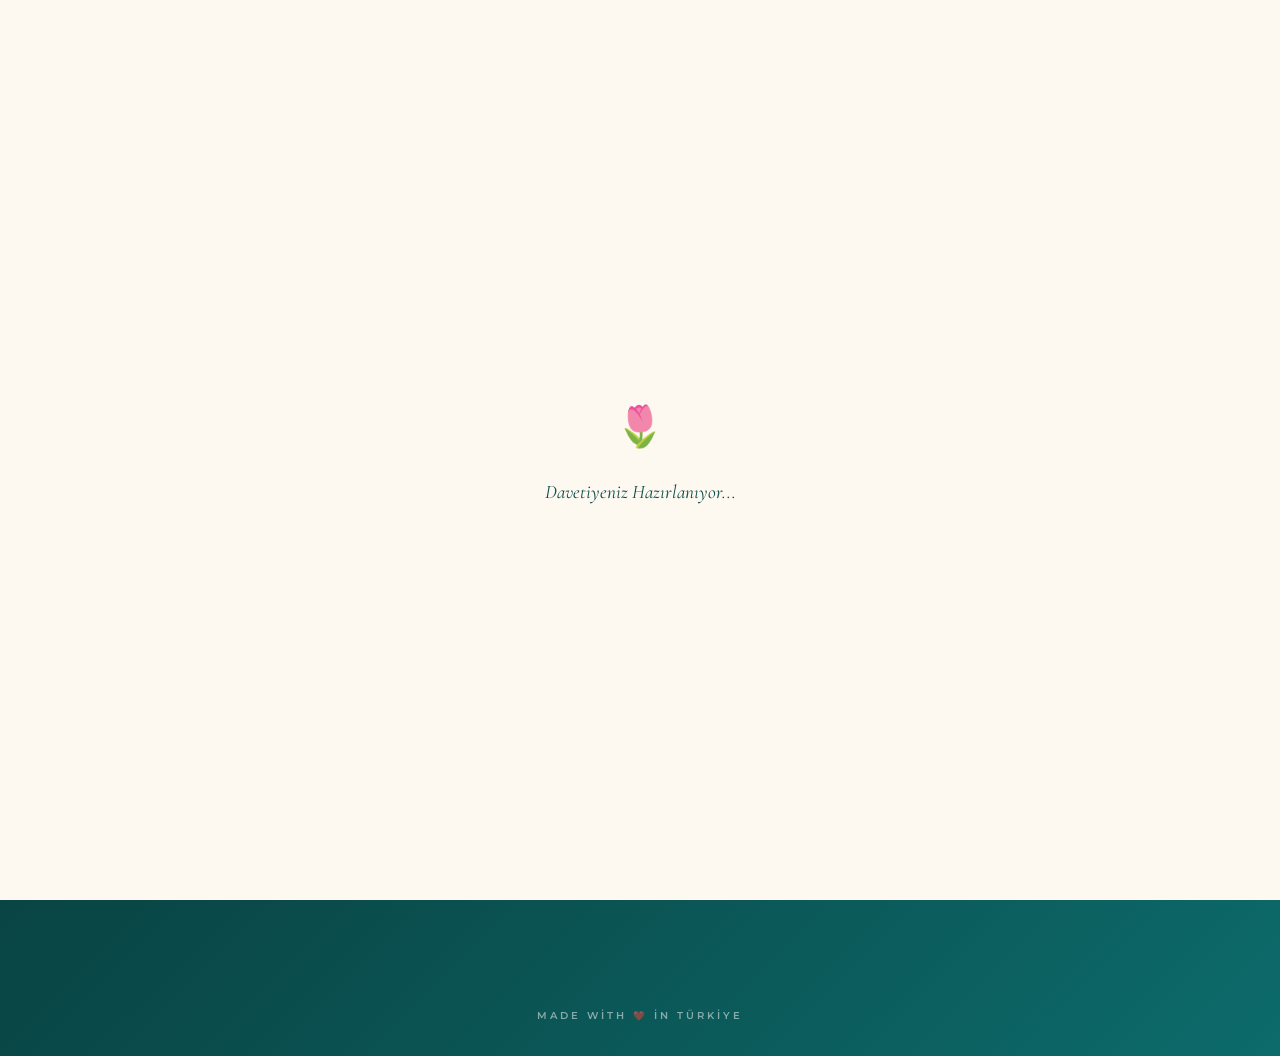
==== index.html @ 26de3de6 "🌷 Turkish Wedding Invitation - Ottoman Elegance Demo" ====
<!DOCTYPE html>
<html lang="tr" data-theme="landing">
<head>
  <meta charset="UTF-8">
  <meta name="viewport" content="width=device-width, initial-scale=1.0">
  <meta name="description" content="Emre & Elif - Düğün Davetiyesi | Türk Düğün Davetiyesi">
  <title>Emre & Elif — Düğün Davetiyesi 💍</title>
  <link rel="icon" href="data:image/svg+xml,<svg xmlns='http://www.w3.org/2000/svg' viewBox='0 0 100 100'><text y='.9em' font-size='90'>💍</text></svg>">
  <link rel="stylesheet" href="style.css">

  <style>
    /* Landing Page Specific Styles */
    .landing-bg-pattern {
      position: fixed;
      top: 0; left: 0; right: 0; bottom: 0;
      background-image:
        radial-gradient(ellipse at 30% 20%, rgba(201,168,76,0.08) 0%, transparent 50%),
        radial-gradient(ellipse at 70% 80%, rgba(201,168,76,0.06) 0%, transparent 50%),
        radial-gradient(ellipse at 50% 50%, rgba(255,255,255,0.02) 0%, transparent 70%);
      pointer-events: none;
      z-index: 0;
    }

    .landing-header-ornament {
      position: absolute;
      top: 0;
      left: 0;
      right: 0;
      height: 120px;
      background: linear-gradient(180deg, rgba(0,0,0,0.15) 0%, transparent 100%);
      pointer-events: none;
    }

    .landing-card {
      animation: scale-in 1s ease-out;
    }

    .brand-tag {
      font-family: 'Montserrat', sans-serif;
      font-size: 0.6rem;
      font-weight: 600;
      letter-spacing: 3px;
      text-transform: uppercase;
      color: rgba(255,255,255,0.5);
      margin-top: 2rem;
      position: relative;
      z-index: 2;
    }

    .watercolor-overlay {
      position: absolute;
      top: 0; left: 0; right: 0; bottom: 0;
      pointer-events: none;
      opacity: 0.06;
      background:
        radial-gradient(ellipse at 10% 90%, rgba(12,92,92,0.8) 0%, transparent 40%),
        radial-gradient(ellipse at 90% 10%, rgba(122,30,63,0.6) 0%, transparent 40%),
        radial-gradient(ellipse at 50% 50%, rgba(201,168,76,0.4) 0%, transparent 50%);
    }

    /* Istanbul skyline at bottom */
    .skyline-container {
      position: fixed;
      bottom: 0;
      left: 0;
      right: 0;
      height: 100px;
      pointer-events: none;
      z-index: 1;
      opacity: 0.08;
    }

    /* Nazar boncugu (evil eye) decorations */
    .nazar {
      position: absolute;
      font-size: 1.2rem;
      opacity: 0.15;
      animation: float 4s ease-in-out infinite;
    }
    .nazar:nth-child(1) { top: 15%; left: 8%; animation-delay: 0s; }
    .nazar:nth-child(2) { top: 25%; right: 10%; animation-delay: 1s; }
    .nazar:nth-child(3) { bottom: 20%; left: 12%; animation-delay: 2s; }
    .nazar:nth-child(4) { bottom: 30%; right: 8%; animation-delay: 0.5s; }

    /* Tulip decorations */
    .tulip-deco {
      position: absolute;
      font-size: 1.5rem;
      opacity: 0.12;
      animation: float 5s ease-in-out infinite;
    }
    .tulip-deco:nth-child(1) { top: 40%; left: 5%; animation-delay: 0.5s; }
    .tulip-deco:nth-child(2) { top: 60%; right: 5%; animation-delay: 1.5s; }
  </style>
</head>
<body>
  <!-- Loading Screen -->
  <div class="loading-screen">
    <div class="loading-icon">🌷</div>
    <div class="loading-text">Davetiyeniz Hazırlanıyor...</div>
  </div>

  <!-- Particles -->
  <canvas id="particles-canvas"></canvas>

  <!-- Background -->
  <div class="page-wrapper landing-backdrop">
    <div class="landing-bg-pattern"></div>
    <div class="landing-header-ornament"></div>
    <div class="ottoman-pattern"></div>

    <!-- Floating decorations -->
    <div class="nazar">🧿</div>
    <div class="nazar">🧿</div>
    <div class="nazar">🧿</div>
    <div class="nazar">🧿</div>
    <div class="tulip-deco">🌷</div>
    <div class="tulip-deco">🌷</div>

    <!-- Main Content -->
    <div class="landing-content">
      <!-- Heart Badge -->
      <div class="heart-badge animate-scale-in">
        <svg viewBox="0 0 24 24" xmlns="http://www.w3.org/2000/svg">
          <path d="M12 21.35l-1.45-1.32C5.4 15.36 2 12.28 2 8.5 2 5.42 4.42 3 7.5 3c1.74 0 3.41.81 4.5 2.09C13.09 3.81 14.76 3 16.5 3 19.58 3 22 5.42 22 8.5c0 3.78-3.4 6.86-8.55 11.54L12 21.35z"/>
        </svg>
      </div>

      <!-- Main Card -->
      <div class="landing-card animate-fade-in-up delay-1">
        <div class="watercolor-overlay"></div>

        <!-- Couple Names -->
        <h1 class="couple-names animate-fade-in-up delay-2">
          Emre <span class="ampersand">&</span> Elif
        </h1>

        <p class="couple-subtitle animate-fade-in-up delay-2">Evleniyoruz</p>

        <!-- Date -->
        <div class="date-display animate-fade-in-up delay-3">
          20 Kasım 2026
        </div>

        <!-- Ottoman Divider -->
        <div class="ottoman-divider animate-fade-in delay-3">
          <span class="tulip">🌷</span>
        </div>

        <!-- Welcome Text -->
        <p class="welcome-text animate-fade-in-up delay-3">
          Hayatımızın en güzel gününde sizi yanımızda görmek istiyoruz.
          <br>Sevgiyle ve heyecanla bekliyoruz.
        </p>

        <!-- Invitation Verse -->
        <div class="hero-quote animate-fade-in-up delay-4" style="padding: 1rem; margin-bottom: 1rem;">
          <p class="quote-text" style="font-size: 1rem; line-height: 1.8;">
            Kaynaşmanız için size kendi cinsinizden eşler yaratıp, aranıza sevgi ve merhamet koyması da O'nun ayetlerindendir.
          </p>
          <p class="quote-author">— Rum Suresi, 30:21</p>
        </div>

        <!-- Couple Cards -->
        <div class="couple-cards animate-fade-in-up delay-4">
          <!-- Groom Card -->
          <a href="damat.html" class="person-card">
            <span class="person-icon">🤵</span>
            <div class="person-name">Emre</div>
            <div class="person-role">Damat</div>
            <span class="btn-open">Davetiyeyi Aç</span>
          </a>

          <!-- Bride Card -->
          <a href="gelin.html" class="person-card bride-card">
            <span class="person-icon">👰</span>
            <div class="person-name">Elif</div>
            <div class="person-role">Gelin</div>
            <span class="btn-open">Davetiyeyi Aç</span>
          </a>
        </div>

        <!-- RSVP Badge -->
        <div class="rsvp-badge animate-fade-in delay-5">
          <div class="rsvp-dot"></div>
          <span>Davet Aktif</span>
        </div>
      </div>

      <!-- Brand Tag -->
      <div class="brand-tag animate-fade-in delay-5">
        Made with ❤️ in Türkiye
      </div>
    </div>

    <!-- Istanbul Skyline -->
    <div class="skyline-container">
      <svg viewBox="0 0 1200 120" xmlns="http://www.w3.org/2000/svg" preserveAspectRatio="none" style="width:100%;height:100%;fill:rgba(255,255,255,0.6);">
        <!-- Mosque 1 -->
        <path d="M0,120 L0,90 L30,90 L30,70 Q50,30 70,70 L70,90 L75,90 L75,40 L78,40 L78,90 L100,90 L100,80 Q120,50 140,80 L140,90 L180,90 L180,120Z"/>
        <!-- Mosque 2 -->
        <path d="M200,120 L200,85 L220,85 L220,60 Q240,20 260,60 L260,85 L265,85 L265,30 L268,25 L271,30 L271,85 L280,85 L280,60 Q300,25 320,60 L320,85 L340,85 L340,120Z"/>
        <!-- Bridge/Buildings -->
        <path d="M360,120 L360,95 L380,95 L380,80 L395,80 L395,70 L410,70 L410,80 L425,80 L425,65 L440,65 L440,80 L460,80 L460,95 L480,95 L480,120Z"/>
        <!-- Maiden's Tower -->
        <path d="M520,120 L520,95 L540,95 L540,75 Q550,55 560,75 L560,95 L565,95 L565,50 L568,45 L571,50 L571,95 L580,95 L580,120Z"/>
        <!-- Modern Istanbul -->
        <path d="M620,120 L620,90 L635,90 L635,55 L650,55 L650,90 L660,90 L660,70 L670,70 L670,45 L680,45 L680,70 L690,70 L690,90 L720,90 L720,120Z"/>
        <!-- Galata Tower -->
        <path d="M760,120 L760,95 L775,95 L775,50 Q780,35 785,50 L785,95 L790,95 L790,45 L793,30 L796,45 L796,95 L800,95 L800,120Z"/>
        <!-- More buildings -->
        <path d="M840,120 L840,85 L860,85 L860,70 Q880,40 900,70 L900,85 L910,85 L910,95 L940,95 L940,75 L960,75 L960,95 L980,95 L980,120Z"/>
        <!-- Mosque 3 -->
        <path d="M1000,120 L1000,90 L1020,90 L1020,65 Q1050,20 1080,65 L1080,90 L1085,90 L1085,35 L1088,25 L1091,35 L1091,90 L1100,90 L1100,65 Q1120,30 1140,65 L1140,90 L1160,90 L1160,120Z"/>
        <!-- Fill to edge -->
        <path d="M1160,120 L1160,95 L1200,95 L1200,120Z"/>
      </svg>
    </div>
  </div>

  <script src="main.js"></script>
</body>
</html>
---- style.css ----
/*
  ╔══════════════════════════════════════════════════╗
  ║  Turkish Wedding Invitation - Ottoman Elegance   ║
  ║  Shared Stylesheet                               ║
  ╚══════════════════════════════════════════════════╝
*/

/* ===== Google Fonts ===== */
@import url('https://fonts.googleapis.com/css2?family=Playfair+Display:ital,wght@0,400;0,600;0,700;0,800;1,400;1,600&family=Cormorant+Garamond:ital,wght@0,400;0,500;0,600;0,700;1,400;1,500&family=Montserrat:wght@300;400;500;600;700&display=swap');

/* ===== CSS Custom Properties ===== */
:root {
  /* Gold Palette */
  --gold: #c9a84c;
  --gold-light: #e8d5a3;
  --gold-dark: #a68832;
  --gold-shimmer: linear-gradient(135deg, #c9a84c 0%, #e8d5a3 25%, #c9a84c 50%, #f0e2b6 75%, #c9a84c 100%);

  /* Cream / Background */
  --cream: #fdf8f0;
  --cream-dark: #f0e6d4;
  --cream-mid: #f5edd8;

  /* Text */
  --text-dark: #2a2a2a;
  --text-muted: #7a7a7a;
  --text-light: #ffffff;
  --text-gold: #c9a84c;

  /* Layout */
  --card-max-width: 500px;
  --border-radius: 24px;
  --border-radius-sm: 14px;

  /* Shadows */
  --shadow-soft: 0 4px 30px rgba(0,0,0,0.08);
  --shadow-card: 0 8px 40px rgba(0,0,0,0.12);
  --shadow-glow: 0 0 40px rgba(201,168,76,0.2);

  /* Transitions */
  --transition: all 0.4s cubic-bezier(0.25, 0.46, 0.45, 0.94);
  --transition-slow: all 0.8s cubic-bezier(0.25, 0.46, 0.45, 0.94);
}

/* Theme: Groom (Ottoman Teal) */
[data-theme="groom"] {
  --primary: #0c5c5c;
  --primary-dark: #074040;
  --primary-light: #1a8a8a;
  --primary-rgb: 12, 92, 92;
  --primary-gradient: linear-gradient(135deg, #074040 0%, #0c5c5c 50%, #1a7a7a 100%);
}

/* Theme: Bride (Ottoman Rose) */
[data-theme="bride"] {
  --primary: #7a1e3f;
  --primary-dark: #551530;
  --primary-light: #a02a55;
  --primary-rgb: 122, 30, 63;
  --primary-gradient: linear-gradient(135deg, #551530 0%, #7a1e3f 50%, #9a2850 100%);
}

/* Theme: Landing */
[data-theme="landing"] {
  --primary: #0a4a4a;
  --primary-dark: #063333;
  --primary-light: #0d6b6b;
  --primary-rgb: 10, 74, 74;
  --primary-gradient: linear-gradient(135deg, #063333 0%, #0a4a4a 50%, #0d6b6b 100%);
}

/* ===== Reset & Base ===== */
*, *::before, *::after {
  margin: 0;
  padding: 0;
  box-sizing: border-box;
}

html {
  scroll-behavior: smooth;
  font-size: 16px;
}

body {
  font-family: 'Montserrat', sans-serif;
  color: var(--text-dark);
  background-color: var(--cream);
  line-height: 1.7;
  overflow-x: hidden;
  -webkit-font-smoothing: antialiased;
  -moz-osx-font-smoothing: grayscale;
}

img {
  max-width: 100%;
  height: auto;
  display: block;
}

a {
  text-decoration: none;
  color: inherit;
}

/* ===== Typography ===== */
.font-display {
  font-family: 'Playfair Display', serif;
}

.font-elegant {
  font-family: 'Cormorant Garamond', serif;
}

.font-body {
  font-family: 'Montserrat', sans-serif;
}

.text-gold {
  color: var(--gold);
}

.text-shimmer {
  background: var(--gold-shimmer);
  background-size: 200% auto;
  -webkit-background-clip: text;
  -webkit-text-fill-color: transparent;
  background-clip: text;
  animation: shimmer 3s ease-in-out infinite;
}

@keyframes shimmer {
  0%, 100% { background-position: 0% center; }
  50% { background-position: 200% center; }
}

/* ===== Main Layout ===== */
.page-wrapper {
  min-height: 100vh;
  display: flex;
  flex-direction: column;
  align-items: center;
  position: relative;
}

/* Landing page backdrop */
.landing-backdrop {
  background: var(--primary-gradient);
  min-height: 100vh;
  position: relative;
  overflow: hidden;
}

/* Invitation page backdrop */
.invitation-backdrop {
  background-color: var(--cream);
  background-image:
    radial-gradient(ellipse at 20% 50%, rgba(var(--primary-rgb), 0.03) 0%, transparent 50%),
    radial-gradient(ellipse at 80% 20%, rgba(201,168,76,0.05) 0%, transparent 50%),
    radial-gradient(ellipse at 50% 80%, rgba(var(--primary-rgb), 0.03) 0%, transparent 50%);
  min-height: 100vh;
  position: relative;
}

/* Card Container */
.card-container {
  max-width: var(--card-max-width);
  width: 100%;
  margin: 0 auto;
  padding: 1rem;
  position: relative;
  z-index: 2;
}

/* ===== Ottoman Pattern Overlay ===== */
.ottoman-pattern {
  position: fixed;
  top: 0;
  left: 0;
  width: 100%;
  height: 100%;
  pointer-events: none;
  z-index: 0;
  opacity: 0.04;
  background-image: url("data:image/svg+xml,%3Csvg width='60' height='60' viewBox='0 0 60 60' xmlns='http://www.w3.org/2000/svg'%3E%3Cpath d='M30 5 C35 15, 35 25, 30 35 C25 25, 25 15, 30 5Z' fill='%23c9a84c'/%3E%3Cpath d='M30 25 C40 30, 45 35, 40 45 C35 40, 30 35, 30 25Z' fill='%23c9a84c'/%3E%3Cpath d='M30 25 C20 30, 15 35, 20 45 C25 40, 30 35, 30 25Z' fill='%23c9a84c'/%3E%3C/svg%3E");
  background-size: 80px 80px;
}

/* ===== Particles Canvas ===== */
#particles-canvas {
  position: fixed;
  top: 0;
  left: 0;
  width: 100%;
  height: 100%;
  pointer-events: none;
  z-index: 1;
}

/* ===== Landing Page ===== */
.landing-content {
  display: flex;
  flex-direction: column;
  align-items: center;
  justify-content: center;
  min-height: 100vh;
  padding: 2rem 1rem;
  position: relative;
  z-index: 2;
}

.landing-card {
  background: rgba(255, 255, 255, 0.97);
  border-radius: var(--border-radius);
  box-shadow: var(--shadow-card), var(--shadow-glow);
  padding: 3rem 2rem 2.5rem;
  max-width: 520px;
  width: 100%;
  text-align: center;
  position: relative;
  overflow: hidden;
  backdrop-filter: blur(10px);
}

.landing-card::before {
  content: '';
  position: absolute;
  top: 0;
  left: 0;
  right: 0;
  height: 4px;
  background: var(--gold-shimmer);
  background-size: 200% auto;
  animation: shimmer 3s ease-in-out infinite;
}

/* Heart Badge */
.heart-badge {
  width: 80px;
  height: 80px;
  border-radius: 50%;
  background: var(--primary-gradient);
  display: flex;
  align-items: center;
  justify-content: center;
  margin: -60px auto 1.5rem;
  box-shadow: 0 4px 20px rgba(var(--primary-rgb), 0.3);
  position: relative;
  z-index: 3;
  animation: pulse-glow 2s ease-in-out infinite;
}

.heart-badge svg {
  width: 36px;
  height: 36px;
  fill: var(--gold-light);
  filter: drop-shadow(0 0 4px rgba(201,168,76,0.5));
}

@keyframes pulse-glow {
  0%, 100% { box-shadow: 0 4px 20px rgba(var(--primary-rgb), 0.3); }
  50% { box-shadow: 0 4px 35px rgba(var(--primary-rgb), 0.5), 0 0 20px rgba(201,168,76,0.2); }
}

/* Couple Names */
.couple-names {
  font-family: 'Playfair Display', serif;
  font-size: 2.2rem;
  font-weight: 700;
  color: var(--primary);
  margin-bottom: 0.25rem;
  letter-spacing: 1px;
}

.couple-names .ampersand {
  font-family: 'Cormorant Garamond', serif;
  font-style: italic;
  color: var(--gold);
  font-size: 2.5rem;
  margin: 0 0.3rem;
  font-weight: 400;
}

.couple-subtitle {
  font-family: 'Cormorant Garamond', serif;
  font-size: 1.1rem;
  color: var(--text-muted);
  font-style: italic;
  margin-bottom: 0.5rem;
  letter-spacing: 2px;
}

/* Date Display */
.date-display {
  font-family: 'Montserrat', sans-serif;
  font-size: 0.85rem;
  font-weight: 500;
  color: var(--primary);
  letter-spacing: 3px;
  text-transform: uppercase;
  margin-bottom: 1rem;
  padding: 0.5rem 0;
  position: relative;
}

.date-display::before,
.date-display::after {
  content: '✦';
  color: var(--gold);
  margin: 0 0.75rem;
  font-size: 0.6rem;
  vertical-align: middle;
}

/* Divider */
.divider {
  display: flex;
  align-items: center;
  justify-content: center;
  margin: 1.5rem 0;
  gap: 0.75rem;
}

.divider::before,
.divider::after {
  content: '';
  flex: 1;
  height: 1px;
  background: linear-gradient(to var(--dir, right), transparent, var(--gold-light), transparent);
}

.divider-icon {
  color: var(--gold);
  font-size: 1.2rem;
}

/* Ottoman Divider */
.ottoman-divider {
  display: flex;
  align-items: center;
  justify-content: center;
  margin: 2rem auto;
  max-width: 280px;
  gap: 8px;
}

.ottoman-divider::before,
.ottoman-divider::after {
  content: '';
  flex: 1;
  height: 1px;
  background: linear-gradient(to var(--dir, right), transparent, var(--gold), transparent);
}

.ottoman-divider .tulip {
  color: var(--gold);
  font-size: 1.5rem;
  line-height: 1;
}

/* Welcome Text */
.welcome-text {
  font-family: 'Cormorant Garamond', serif;
  font-size: 1.15rem;
  color: var(--text-muted);
  line-height: 1.8;
  margin-bottom: 2rem;
}

/* ===== Couple Cards (Landing) ===== */
.couple-cards {
  display: grid;
  grid-template-columns: 1fr 1fr;
  gap: 1rem;
  margin-top: 1rem;
}

.person-card {
  background: var(--primary-gradient);
  border-radius: var(--border-radius-sm);
  padding: 1.8rem 1rem 1.2rem;
  text-align: center;
  cursor: pointer;
  transition: var(--transition);
  position: relative;
  overflow: hidden;
}

.person-card::before {
  content: '';
  position: absolute;
  top: 0;
  left: 0;
  right: 0;
  bottom: 0;
  background: linear-gradient(180deg, rgba(255,255,255,0.05) 0%, transparent 50%);
  pointer-events: none;
}

.person-card:hover {
  transform: translateY(-4px);
  box-shadow: 0 8px 30px rgba(var(--primary-rgb), 0.3);
}

.person-card .person-icon {
  font-size: 3.5rem;
  margin-bottom: 0.75rem;
  display: block;
  filter: drop-shadow(0 2px 8px rgba(0,0,0,0.2));
}

.person-card .person-name {
  font-family: 'Playfair Display', serif;
  font-size: 1.2rem;
  font-weight: 600;
  color: var(--text-light);
  margin-bottom: 0.25rem;
}

.person-card .person-role {
  font-family: 'Cormorant Garamond', serif;
  font-size: 0.85rem;
  color: var(--gold-light);
  font-style: italic;
  letter-spacing: 1px;
  margin-bottom: 1rem;
}

.person-card .btn-open {
  display: inline-block;
  background: rgba(255,255,255,0.15);
  border: 1px solid rgba(255,255,255,0.3);
  color: var(--text-light);
  font-family: 'Montserrat', sans-serif;
  font-size: 0.75rem;
  font-weight: 600;
  letter-spacing: 2px;
  text-transform: uppercase;
  padding: 0.5rem 1.2rem;
  border-radius: 50px;
  cursor: pointer;
  transition: var(--transition);
}

.person-card .btn-open:hover {
  background: rgba(255,255,255,0.25);
  border-color: rgba(255,255,255,0.5);
}

/* Bride card specific override */
.person-card.bride-card {
  background: linear-gradient(135deg, #551530 0%, #7a1e3f 50%, #9a2850 100%);
}

/* ===== Invitation Page Sections ===== */
.section {
  margin-bottom: 2rem;
  opacity: 0;
  transform: translateY(30px);
  transition: var(--transition-slow);
}

.section.revealed {
  opacity: 1;
  transform: translateY(0);
}

/* Hero Quote */
.hero-quote {
  text-align: center;
  padding: 2.5rem 1.5rem;
  position: relative;
}

.hero-quote .quote-text {
  font-family: 'Cormorant Garamond', serif;
  font-size: 1.3rem;
  font-style: italic;
  color: var(--primary);
  line-height: 2;
  position: relative;
}

.hero-quote .quote-text::before {
  content: '"';
  font-family: 'Playfair Display', serif;
  font-size: 4rem;
  color: var(--gold-light);
  position: absolute;
  top: -1.5rem;
  left: 50%;
  transform: translateX(-50%);
  line-height: 1;
  opacity: 0.5;
}

.hero-quote .quote-author {
  font-family: 'Montserrat', sans-serif;
  font-size: 0.8rem;
  color: var(--gold);
  letter-spacing: 2px;
  text-transform: uppercase;
  margin-top: 1rem;
}

/* Envelope Section */
.envelope-section {
  text-align: center;
  padding: 1.5rem;
}

.envelope-graphic {
  width: 280px;
  height: 200px;
  margin: 0 auto 1.5rem;
  position: relative;
  perspective: 800px;
}

.envelope-body {
  width: 100%;
  height: 100%;
  background: var(--primary-gradient);
  border-radius: 12px;
  position: relative;
  box-shadow: 0 10px 40px rgba(var(--primary-rgb), 0.3);
  display: flex;
  align-items: center;
  justify-content: center;
  overflow: hidden;
}

.envelope-body::before {
  content: '';
  position: absolute;
  top: 0;
  left: 0;
  right: 0;
  height: 50%;
  background: linear-gradient(180deg, rgba(255,255,255,0.08) 0%, transparent 100%);
  clip-path: polygon(0 0, 50% 60%, 100% 0);
}

.envelope-seal {
  width: 60px;
  height: 60px;
  border-radius: 50%;
  background: radial-gradient(circle at 35% 35%, #e8d5a3, #c9a84c, #a68832);
  display: flex;
  align-items: center;
  justify-content: center;
  box-shadow: 0 2px 15px rgba(166,136,50,0.4), inset 0 1px 3px rgba(255,255,255,0.3);
  font-size: 1.5rem;
  z-index: 2;
  animation: seal-glow 3s ease-in-out infinite;
}

@keyframes seal-glow {
  0%, 100% { box-shadow: 0 2px 15px rgba(166,136,50,0.4), inset 0 1px 3px rgba(255,255,255,0.3); }
  50% { box-shadow: 0 2px 25px rgba(166,136,50,0.6), inset 0 1px 3px rgba(255,255,255,0.3), 0 0 15px rgba(201,168,76,0.3); }
}

.envelope-names {
  position: absolute;
  bottom: 15%;
  left: 50%;
  transform: translateX(-50%);
  font-family: 'Cormorant Garamond', serif;
  font-size: 1.1rem;
  color: var(--gold-light);
  white-space: nowrap;
  letter-spacing: 2px;
}

/* ===== Main Invitation Card ===== */
.invitation-card {
  background: var(--primary-gradient);
  border-radius: var(--border-radius);
  padding: 2.5rem 1.5rem;
  text-align: center;
  position: relative;
  overflow: hidden;
  box-shadow: var(--shadow-card);
}

.invitation-card::before {
  content: '';
  position: absolute;
  top: 0;
  left: 0;
  right: 0;
  bottom: 0;
  background-image: url("data:image/svg+xml,%3Csvg width='40' height='40' viewBox='0 0 40 40' xmlns='http://www.w3.org/2000/svg'%3E%3Cpath d='M20 2 C23 8, 23 15, 20 22 C17 15, 17 8, 20 2Z' fill='%23ffffff' opacity='0.03'/%3E%3C/svg%3E");
  background-size: 50px 50px;
  pointer-events: none;
}

.invitation-card .card-inner {
  position: relative;
  z-index: 1;
}

/* Gold corner ornaments */
.invitation-card .corner-ornament {
  position: absolute;
  width: 60px;
  height: 60px;
  opacity: 0.2;
}

.invitation-card .corner-ornament.top-left {
  top: 10px;
  left: 10px;
  border-top: 2px solid var(--gold);
  border-left: 2px solid var(--gold);
  border-top-left-radius: 12px;
}

.invitation-card .corner-ornament.top-right {
  top: 10px;
  right: 10px;
  border-top: 2px solid var(--gold);
  border-right: 2px solid var(--gold);
  border-top-right-radius: 12px;
}

.invitation-card .corner-ornament.bottom-left {
  bottom: 10px;
  left: 10px;
  border-bottom: 2px solid var(--gold);
  border-left: 2px solid var(--gold);
  border-bottom-left-radius: 12px;
}

.invitation-card .corner-ornament.bottom-right {
  bottom: 10px;
  right: 10px;
  border-bottom: 2px solid var(--gold);
  border-right: 2px solid var(--gold);
  border-bottom-right-radius: 12px;
}

.invitation-label {
  font-family: 'Montserrat', sans-serif;
  font-size: 0.7rem;
  font-weight: 600;
  letter-spacing: 4px;
  text-transform: uppercase;
  color: var(--gold-light);
  margin-bottom: 1rem;
}

.invitation-couple-names {
  font-family: 'Playfair Display', serif;
  font-size: 2rem;
  font-weight: 700;
  color: var(--text-light);
  line-height: 1.3;
  margin-bottom: 0.25rem;
}

.invitation-couple-names .amp {
  font-family: 'Cormorant Garamond', serif;
  font-style: italic;
  color: var(--gold);
  font-size: 2.4rem;
  display: block;
  margin: 0.25rem 0;
  font-weight: 400;
}

.invitation-statement {
  font-family: 'Cormorant Garamond', serif;
  font-size: 1.05rem;
  color: rgba(255,255,255,0.85);
  line-height: 1.8;
  margin: 1.5rem 0;
  font-style: italic;
}

/* Event Info Grid */
.event-info {
  display: flex;
  flex-direction: column;
  gap: 1rem;
  margin-top: 1.5rem;
}

.event-info-item {
  display: flex;
  align-items: center;
  gap: 1rem;
  background: rgba(255,255,255,0.08);
  border-radius: var(--border-radius-sm);
  padding: 1rem 1.2rem;
  text-align: left;
  border: 1px solid rgba(255,255,255,0.06);
  transition: var(--transition);
}

.event-info-item:hover {
  background: rgba(255,255,255,0.12);
}

.event-info-item .info-icon {
  width: 44px;
  height: 44px;
  border-radius: 50%;
  background: rgba(201,168,76,0.15);
  display: flex;
  align-items: center;
  justify-content: center;
  font-size: 1.2rem;
  flex-shrink: 0;
  border: 1px solid rgba(201,168,76,0.2);
}

.event-info-item .info-label {
  font-family: 'Montserrat', sans-serif;
  font-size: 0.65rem;
  font-weight: 600;
  letter-spacing: 2px;
  text-transform: uppercase;
  color: var(--gold-light);
  margin-bottom: 2px;
}

.event-info-item .info-value {
  font-family: 'Cormorant Garamond', serif;
  font-size: 1.05rem;
  color: var(--text-light);
  font-weight: 500;
}

/* ===== Countdown Timer ===== */
.countdown-section {
  text-align: center;
  padding: 2rem 1rem;
}

.countdown-title {
  font-family: 'Cormorant Garamond', serif;
  font-size: 1.3rem;
  color: var(--primary);
  margin-bottom: 1.5rem;
  font-style: italic;
}

.countdown-grid {
  display: grid;
  grid-template-columns: repeat(4, 1fr);
  gap: 0.75rem;
  max-width: 380px;
  margin: 0 auto 1.5rem;
}

.countdown-unit {
  background: var(--primary-gradient);
  border-radius: var(--border-radius-sm);
  padding: 1.2rem 0.5rem;
  box-shadow: 0 4px 15px rgba(var(--primary-rgb), 0.2);
  transition: var(--transition);
}

.countdown-unit:hover {
  transform: translateY(-2px);
  box-shadow: 0 6px 25px rgba(var(--primary-rgb), 0.3);
}

.countdown-number {
  font-family: 'Playfair Display', serif;
  font-size: 2rem;
  font-weight: 700;
  color: var(--text-light);
  line-height: 1;
  margin-bottom: 0.4rem;
}

.countdown-label {
  font-family: 'Montserrat', sans-serif;
  font-size: 0.6rem;
  font-weight: 600;
  letter-spacing: 1.5px;
  text-transform: uppercase;
  color: var(--gold-light);
}

.countdown-tagline {
  font-family: 'Cormorant Garamond', serif;
  font-size: 1rem;
  color: var(--text-muted);
  font-style: italic;
}

/* ===== Timeline Section ===== */
.timeline-section {
  padding: 0 1rem;
}

.timeline-card {
  background: var(--primary-gradient);
  border-radius: var(--border-radius);
  padding: 2rem 1.5rem;
  box-shadow: var(--shadow-card);
}

.timeline-title {
  font-family: 'Playfair Display', serif;
  font-size: 1.3rem;
  font-weight: 600;
  color: var(--text-light);
  text-align: center;
  margin-bottom: 1.5rem;
}

.timeline-item {
  display: flex;
  align-items: flex-start;
  gap: 1rem;
  padding: 1rem 0;
  border-bottom: 1px solid rgba(255,255,255,0.08);
  position: relative;
}

.timeline-item:last-child {
  border-bottom: none;
}

.timeline-time {
  font-family: 'Montserrat', sans-serif;
  font-size: 0.8rem;
  font-weight: 600;
  color: var(--gold);
  min-width: 70px;
  text-align: right;
  padding-top: 2px;
}

.timeline-dot {
  width: 12px;
  height: 12px;
  border-radius: 50%;
  background: var(--gold);
  flex-shrink: 0;
  margin-top: 4px;
  position: relative;
  box-shadow: 0 0 0 3px rgba(201,168,76,0.2);
}

.timeline-content {
  flex: 1;
}

.timeline-event {
  font-family: 'Cormorant Garamond', serif;
  font-size: 1.05rem;
  color: var(--text-light);
  font-weight: 500;
}

.timeline-desc {
  font-family: 'Montserrat', sans-serif;
  font-size: 0.75rem;
  color: rgba(255,255,255,0.6);
  margin-top: 2px;
}

/* ===== Map Section ===== */
.map-section {
  padding: 0 1rem;
  text-align: center;
}

.map-title {
  font-family: 'Cormorant Garamond', serif;
  font-size: 1.3rem;
  color: var(--primary);
  margin-bottom: 1rem;
  font-style: italic;
}

.map-container {
  border-radius: var(--border-radius-sm);
  overflow: hidden;
  box-shadow: var(--shadow-soft);
  border: 2px solid var(--cream-dark);
  margin-bottom: 1rem;
}

.map-container iframe {
  width: 100%;
  height: 250px;
  border: none;
  display: block;
}

/* ===== Buttons ===== */
.btn {
  display: inline-flex;
  align-items: center;
  justify-content: center;
  gap: 0.5rem;
  font-family: 'Montserrat', sans-serif;
  font-size: 0.8rem;
  font-weight: 600;
  letter-spacing: 2px;
  text-transform: uppercase;
  padding: 0.85rem 2rem;
  border-radius: 50px;
  border: none;
  cursor: pointer;
  transition: var(--transition);
  text-decoration: none;
}

.btn-primary {
  background: var(--primary-gradient);
  color: var(--text-light);
  box-shadow: 0 4px 15px rgba(var(--primary-rgb), 0.3);
}

.btn-primary:hover {
  transform: translateY(-2px);
  box-shadow: 0 6px 25px rgba(var(--primary-rgb), 0.4);
}

.btn-gold {
  background: var(--gold-shimmer);
  background-size: 200% auto;
  color: var(--primary-dark);
  box-shadow: 0 4px 15px rgba(201,168,76,0.3);
  animation: shimmer 3s ease-in-out infinite;
}

.btn-gold:hover {
  transform: translateY(-2px);
  box-shadow: 0 6px 25px rgba(201,168,76,0.4);
}

.btn-outline {
  background: transparent;
  color: var(--primary);
  border: 2px solid var(--primary);
}

.btn-outline:hover {
  background: var(--primary);
  color: var(--text-light);
}

.btn-outline-light {
  background: transparent;
  color: var(--text-light);
  border: 1.5px solid rgba(255,255,255,0.3);
}

.btn-outline-light:hover {
  background: rgba(255,255,255,0.1);
  border-color: rgba(255,255,255,0.5);
}

/* ===== Guestbook Section ===== */
.guestbook-section {
  padding: 0 1rem;
}

.guestbook-header {
  text-align: center;
  margin-bottom: 1.5rem;
}

.guestbook-title {
  font-family: 'Playfair Display', serif;
  font-size: 1.4rem;
  font-weight: 600;
  color: var(--primary);
  margin-bottom: 0.5rem;
}

.guestbook-subtitle {
  font-family: 'Cormorant Garamond', serif;
  font-size: 1rem;
  color: var(--text-muted);
  font-style: italic;
}

/* Guestbook Form */
.guestbook-form {
  background: white;
  border-radius: var(--border-radius-sm);
  padding: 1.5rem;
  box-shadow: var(--shadow-soft);
  border: 1px solid var(--cream-dark);
  margin-bottom: 1.5rem;
}

.form-group {
  margin-bottom: 1rem;
}

.form-group:last-of-type {
  margin-bottom: 1.2rem;
}

.form-label {
  font-family: 'Montserrat', sans-serif;
  font-size: 0.75rem;
  font-weight: 600;
  letter-spacing: 1px;
  text-transform: uppercase;
  color: var(--primary);
  display: block;
  margin-bottom: 0.4rem;
}

.form-input,
.form-textarea {
  width: 100%;
  font-family: 'Cormorant Garamond', serif;
  font-size: 1rem;
  color: var(--text-dark);
  padding: 0.8rem 1rem;
  border: 1.5px solid var(--cream-dark);
  border-radius: 10px;
  background: var(--cream);
  transition: var(--transition);
  outline: none;
}

.form-input:focus,
.form-textarea:focus {
  border-color: var(--gold);
  box-shadow: 0 0 0 3px rgba(201,168,76,0.1);
}

.form-textarea {
  min-height: 100px;
  resize: vertical;
}

/* Wishes Feed */
.wishes-feed {
  display: flex;
  flex-direction: column;
  gap: 0.75rem;
  max-height: 400px;
  overflow-y: auto;
  padding-right: 0.5rem;
}

.wishes-feed::-webkit-scrollbar {
  width: 4px;
}

.wishes-feed::-webkit-scrollbar-thumb {
  background: var(--gold-light);
  border-radius: 2px;
}

.wish-card {
  background: white;
  border-radius: 12px;
  padding: 1.2rem;
  box-shadow: 0 2px 12px rgba(0,0,0,0.04);
  border: 1px solid var(--cream-dark);
  animation: wish-enter 0.5s ease-out;
}

@keyframes wish-enter {
  from {
    opacity: 0;
    transform: translateY(10px) scale(0.98);
  }
  to {
    opacity: 1;
    transform: translateY(0) scale(1);
  }
}

.wish-card .wish-author {
  font-family: 'Montserrat', sans-serif;
  font-size: 0.8rem;
  font-weight: 600;
  color: var(--primary);
  margin-bottom: 0.3rem;
  display: flex;
  align-items: center;
  gap: 0.5rem;
}

.wish-card .wish-author::before {
  content: '';
  width: 28px;
  height: 28px;
  border-radius: 50%;
  background: var(--primary-gradient);
  display: flex;
  align-items: center;
  justify-content: center;
  flex-shrink: 0;
}

.wish-card .wish-message {
  font-family: 'Cormorant Garamond', serif;
  font-size: 1rem;
  color: var(--text-dark);
  line-height: 1.6;
  padding-left: 2.4rem;
}

.wish-card .wish-time {
  font-family: 'Montserrat', sans-serif;
  font-size: 0.65rem;
  color: var(--text-muted);
  padding-left: 2.4rem;
  margin-top: 0.3rem;
}

/* ===== Footer ===== */
.site-footer {
  text-align: center;
  padding: 2.5rem 1.5rem 2rem;
  position: relative;
  z-index: 2;
}

.footer-quote {
  font-family: 'Cormorant Garamond', serif;
  font-size: 1.05rem;
  color: var(--primary);
  font-style: italic;
  margin-bottom: 1rem;
}

.footer-copyright {
  font-family: 'Montserrat', sans-serif;
  font-size: 0.65rem;
  color: var(--text-muted);
  letter-spacing: 1px;
}

/* ===== Music Toggle ===== */
.music-toggle {
  position: fixed;
  bottom: 1.5rem;
  right: 1.5rem;
  width: 50px;
  height: 50px;
  border-radius: 50%;
  background: var(--primary-gradient);
  border: none;
  cursor: pointer;
  display: flex;
  align-items: center;
  justify-content: center;
  box-shadow: 0 4px 20px rgba(var(--primary-rgb), 0.3);
  z-index: 100;
  transition: var(--transition);
}

.music-toggle:hover {
  transform: scale(1.1);
  box-shadow: 0 6px 30px rgba(var(--primary-rgb), 0.4);
}

.music-toggle svg {
  width: 22px;
  height: 22px;
  fill: var(--gold-light);
}

.music-toggle.playing {
  animation: music-pulse 1.5s ease-in-out infinite;
}

@keyframes music-pulse {
  0%, 100% { box-shadow: 0 4px 20px rgba(var(--primary-rgb), 0.3); }
  50% { box-shadow: 0 4px 20px rgba(var(--primary-rgb), 0.3), 0 0 0 8px rgba(var(--primary-rgb), 0.1); }
}

/* Sound bars animation */
.sound-bars {
  display: flex;
  align-items: flex-end;
  gap: 2px;
  height: 18px;
}

.sound-bars .bar {
  width: 3px;
  background: var(--gold-light);
  border-radius: 1px;
  transition: height 0.2s;
}

.sound-bars.playing .bar {
  animation: sound-wave 0.8s ease-in-out infinite;
}

.sound-bars.playing .bar:nth-child(1) { animation-delay: 0s; }
.sound-bars.playing .bar:nth-child(2) { animation-delay: 0.15s; }
.sound-bars.playing .bar:nth-child(3) { animation-delay: 0.3s; }
.sound-bars.playing .bar:nth-child(4) { animation-delay: 0.45s; }

@keyframes sound-wave {
  0%, 100% { height: 4px; }
  50% { height: 18px; }
}

.sound-bars:not(.playing) .bar {
  height: 4px !important;
}

/* ===== Scroll to Top ===== */
.scroll-top {
  position: fixed;
  bottom: 1.5rem;
  left: 1.5rem;
  width: 44px;
  height: 44px;
  border-radius: 50%;
  background: white;
  border: 1.5px solid var(--cream-dark);
  cursor: pointer;
  display: flex;
  align-items: center;
  justify-content: center;
  box-shadow: var(--shadow-soft);
  z-index: 100;
  transition: var(--transition);
  opacity: 0;
  pointer-events: none;
}

.scroll-top.visible {
  opacity: 1;
  pointer-events: all;
}

.scroll-top:hover {
  transform: translateY(-3px);
  box-shadow: 0 4px 20px rgba(0,0,0,0.12);
  border-color: var(--gold);
}

.scroll-top svg {
  width: 18px;
  height: 18px;
  fill: var(--primary);
}

/* ===== Gallery Section ===== */
.gallery-section {
  padding: 0 1rem;
}

.gallery-title {
  font-family: 'Playfair Display', serif;
  font-size: 1.4rem;
  font-weight: 600;
  color: var(--primary);
  text-align: center;
  margin-bottom: 0.5rem;
}

.gallery-subtitle {
  font-family: 'Cormorant Garamond', serif;
  font-size: 1rem;
  color: var(--text-muted);
  text-align: center;
  font-style: italic;
  margin-bottom: 1.5rem;
}

.gallery-grid {
  display: grid;
  grid-template-columns: repeat(2, 1fr);
  gap: 0.75rem;
}

.gallery-item {
  border-radius: 12px;
  overflow: hidden;
  aspect-ratio: 1;
  position: relative;
  cursor: pointer;
  box-shadow: 0 2px 12px rgba(0,0,0,0.08);
  transition: var(--transition);
}

.gallery-item:hover {
  transform: scale(1.03);
  box-shadow: 0 4px 20px rgba(0,0,0,0.15);
}

.gallery-item:nth-child(3) {
  grid-column: span 2;
  aspect-ratio: 2/1;
}

.gallery-item img {
  width: 100%;
  height: 100%;
  object-fit: cover;
}

.gallery-item .gallery-overlay {
  position: absolute;
  top: 0;
  left: 0;
  right: 0;
  bottom: 0;
  background: linear-gradient(to top, rgba(var(--primary-rgb), 0.6) 0%, transparent 50%);
  opacity: 0;
  transition: var(--transition);
  display: flex;
  align-items: flex-end;
  padding: 1rem;
}

.gallery-item:hover .gallery-overlay {
  opacity: 1;
}

.gallery-overlay span {
  font-family: 'Cormorant Garamond', serif;
  font-size: 0.95rem;
  color: white;
  font-style: italic;
}

/* ===== Istanbul Skyline ===== */
.istanbul-skyline {
  width: 100%;
  height: 80px;
  position: relative;
  overflow: hidden;
  margin: 1rem 0;
}

.istanbul-skyline svg {
  width: 100%;
  height: 100%;
  fill: var(--primary);
  opacity: 0.08;
}

/* ===== Loading Screen ===== */
.loading-screen {
  position: fixed;
  top: 0;
  left: 0;
  width: 100%;
  height: 100%;
  background: var(--cream);
  display: flex;
  flex-direction: column;
  align-items: center;
  justify-content: center;
  z-index: 9999;
  transition: opacity 0.8s ease, visibility 0.8s ease;
}

.loading-screen.hidden {
  opacity: 0;
  visibility: hidden;
}

.loading-icon {
  font-size: 2.5rem;
  margin-bottom: 1rem;
  animation: float 2s ease-in-out infinite;
}

@keyframes float {
  0%, 100% { transform: translateY(0); }
  50% { transform: translateY(-10px); }
}

.loading-text {
  font-family: 'Cormorant Garamond', serif;
  font-size: 1.2rem;
  color: var(--primary);
  font-style: italic;
  animation: fade-pulse 2s ease-in-out infinite;
}

@keyframes fade-pulse {
  0%, 100% { opacity: 0.5; }
  50% { opacity: 1; }
}

/* ===== Section Title Component ===== */
.section-header {
  text-align: center;
  margin-bottom: 1.5rem;
}

.section-title {
  font-family: 'Playfair Display', serif;
  font-size: 1.4rem;
  font-weight: 600;
  color: var(--primary);
  margin-bottom: 0.5rem;
}

.section-subtitle {
  font-family: 'Cormorant Garamond', serif;
  font-size: 1rem;
  color: var(--text-muted);
  font-style: italic;
}

/* ===== RSVP Badge ===== */
.rsvp-badge {
  display: inline-flex;
  align-items: center;
  gap: 0.5rem;
  background: var(--cream);
  border: 1.5px solid var(--gold-light);
  border-radius: 50px;
  padding: 0.6rem 1.5rem;
  margin-top: 1.5rem;
}

.rsvp-badge .rsvp-dot {
  width: 8px;
  height: 8px;
  border-radius: 50%;
  background: #4caf50;
  animation: blink 2s ease-in-out infinite;
}

@keyframes blink {
  0%, 100% { opacity: 1; }
  50% { opacity: 0.3; }
}

.rsvp-badge span {
  font-family: 'Montserrat', sans-serif;
  font-size: 0.7rem;
  font-weight: 600;
  letter-spacing: 1.5px;
  text-transform: uppercase;
  color: var(--primary);
}

/* ===== Navigation Back ===== */
.nav-back {
  position: fixed;
  top: 1rem;
  left: 1rem;
  z-index: 100;
  background: white;
  border-radius: 50px;
  padding: 0.5rem 1rem;
  box-shadow: var(--shadow-soft);
  border: 1px solid var(--cream-dark);
  font-family: 'Montserrat', sans-serif;
  font-size: 0.7rem;
  font-weight: 600;
  letter-spacing: 1px;
  text-transform: uppercase;
  color: var(--primary);
  display: flex;
  align-items: center;
  gap: 0.4rem;
  transition: var(--transition);
  text-decoration: none;
}

.nav-back:hover {
  transform: translateY(-2px);
  box-shadow: 0 4px 20px rgba(0,0,0,0.12);
}

/* ===== Animations ===== */
@keyframes fade-in-up {
  from {
    opacity: 0;
    transform: translateY(30px);
  }
  to {
    opacity: 1;
    transform: translateY(0);
  }
}

@keyframes fade-in {
  from { opacity: 0; }
  to { opacity: 1; }
}

@keyframes scale-in {
  from {
    opacity: 0;
    transform: scale(0.9);
  }
  to {
    opacity: 1;
    transform: scale(1);
  }
}

.animate-fade-in-up {
  animation: fade-in-up 0.8s ease-out forwards;
}

.animate-fade-in {
  animation: fade-in 1s ease-out forwards;
}

.animate-scale-in {
  animation: scale-in 0.6s ease-out forwards;
}

.delay-1 { animation-delay: 0.2s; opacity: 0; }
.delay-2 { animation-delay: 0.4s; opacity: 0; }
.delay-3 { animation-delay: 0.6s; opacity: 0; }
.delay-4 { animation-delay: 0.8s; opacity: 0; }
.delay-5 { animation-delay: 1s; opacity: 0; }

/* ===== Responsive ===== */
@media (max-width: 540px) {
  :root {
    --card-max-width: 100%;
  }
  
  .landing-card {
    margin: 0 0.5rem;
    padding: 2.5rem 1.5rem 2rem;
  }
  
  .couple-names {
    font-size: 1.8rem;
  }
  
  .couple-names .ampersand {
    font-size: 2rem;
  }
  
  .invitation-couple-names {
    font-size: 1.6rem;
  }
  
  .countdown-number {
    font-size: 1.6rem;
  }
  
  .person-card .person-icon {
    font-size: 2.8rem;
  }
}

@media (min-width: 541px) and (max-width: 768px) {
  .card-container {
    padding: 1.5rem;
  }
}

@media (min-width: 769px) {
  .card-container {
    padding: 2rem 1rem;
  }
  
  .invitation-backdrop {
    padding: 2rem 0;
  }
}

/* ===== Utility Classes ===== */
.text-center { text-align: center; }
.mt-1 { margin-top: 0.5rem; }
.mt-2 { margin-top: 1rem; }
.mt-3 { margin-top: 1.5rem; }
.mt-4 { margin-top: 2rem; }
.mb-1 { margin-bottom: 0.5rem; }
.mb-2 { margin-bottom: 1rem; }
.mb-3 { margin-bottom: 1.5rem; }
.mb-4 { margin-bottom: 2rem; }
.hidden { display: none !important; }
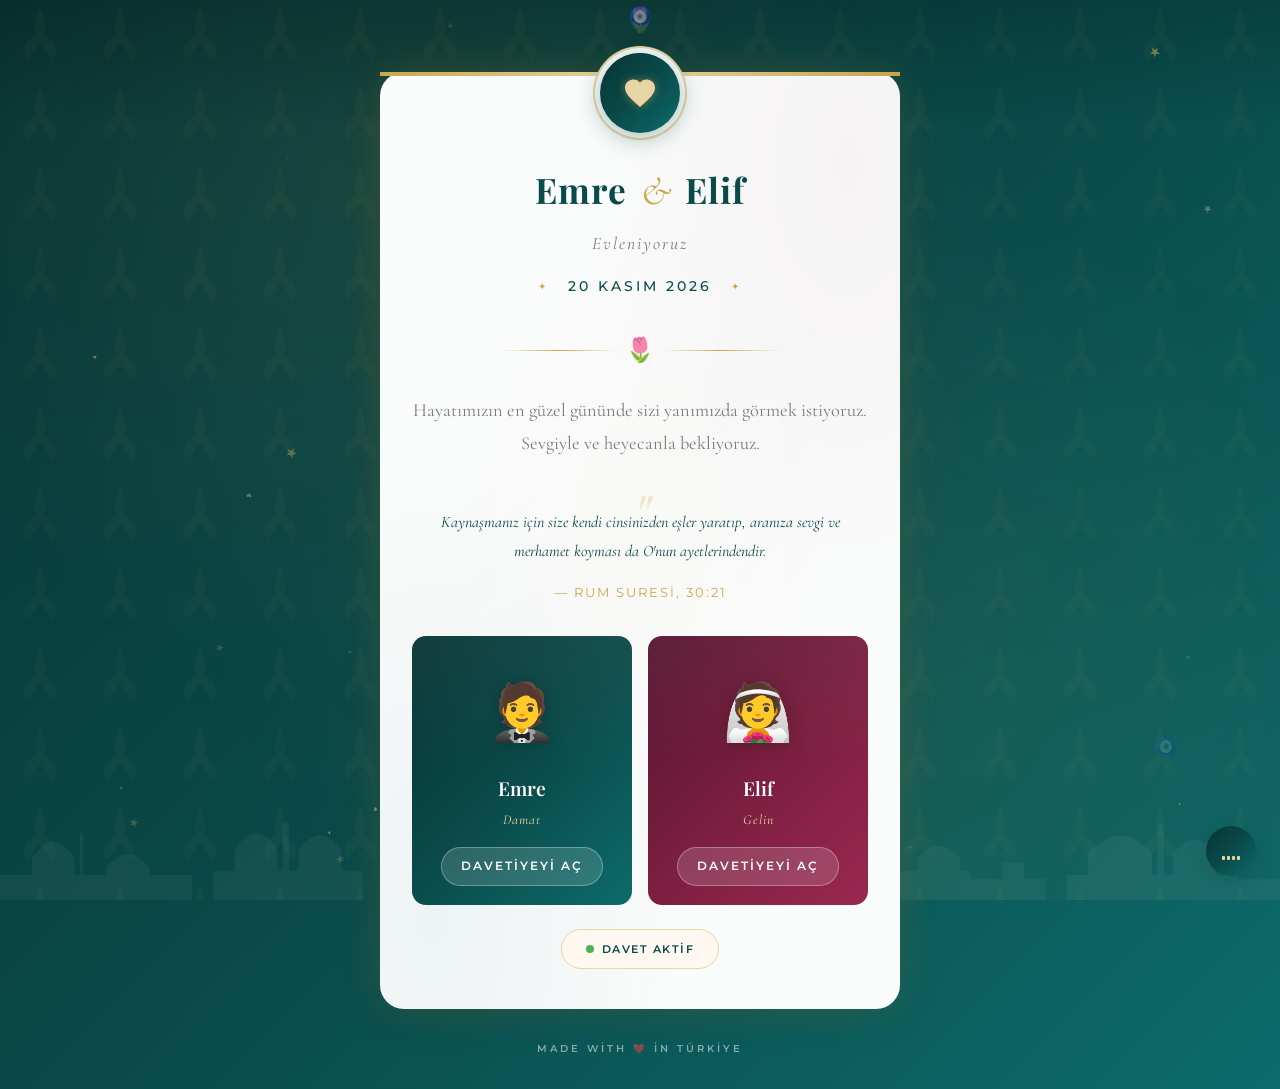
==== commit 9ba74e98: "✨ Polish: instant audio synthesis, heart badge layout, section visibility & cross-navigation switche" ====
--- a/index.html
+++ b/index.html
@@ -32,7 +32,7 @@
     }
 
     .landing-card {
-      animation: scale-in 1s ease-out;
+      position: relative;
     }
 
     .brand-tag {
@@ -119,15 +119,15 @@
 
     <!-- Main Content -->
     <div class="landing-content">
-      <!-- Heart Badge -->
-      <div class="heart-badge animate-scale-in">
-        <svg viewBox="0 0 24 24" xmlns="http://www.w3.org/2000/svg">
-          <path d="M12 21.35l-1.45-1.32C5.4 15.36 2 12.28 2 8.5 2 5.42 4.42 3 7.5 3c1.74 0 3.41.81 4.5 2.09C13.09 3.81 14.76 3 16.5 3 19.58 3 22 5.42 22 8.5c0 3.78-3.4 6.86-8.55 11.54L12 21.35z"/>
-        </svg>
-      </div>
-
       <!-- Main Card -->
-      <div class="landing-card animate-fade-in-up delay-1">
+      <div class="landing-card animate-fade-in-up">
+        <!-- Heart Badge sitting on the card top border -->
+        <div class="heart-badge animate-scale-in">
+          <svg viewBox="0 0 24 24" xmlns="http://www.w3.org/2000/svg">
+            <path d="M12 21.35l-1.45-1.32C5.4 15.36 2 12.28 2 8.5 2 5.42 4.42 3 7.5 3c1.74 0 3.41.81 4.5 2.09C13.09 3.81 14.76 3 16.5 3 19.58 3 22 5.42 22 8.5c0 3.78-3.4 6.86-8.55 11.54L12 21.35z"/>
+          </svg>
+        </div>
+
         <div class="watercolor-overlay"></div>
 
         <!-- Couple Names -->
@@ -218,6 +218,16 @@
     </div>
   </div>
 
+  <!-- Music Toggle -->
+  <button class="music-toggle" title="Müzik Aç/Kapat" aria-label="Müzik kontrolü">
+    <div class="sound-bars">
+      <div class="bar" style="height:4px;"></div>
+      <div class="bar" style="height:4px;"></div>
+      <div class="bar" style="height:4px;"></div>
+      <div class="bar" style="height:4px;"></div>
+    </div>
+  </button>
+
   <script src="main.js"></script>
 </body>
 </html>
--- a/style.css
+++ b/style.css
@@ -209,16 +209,17 @@
 }
 
 .landing-card {
-  background: rgba(255, 255, 255, 0.97);
+  background: rgba(255, 255, 255, 0.98);
   border-radius: var(--border-radius);
   box-shadow: var(--shadow-card), var(--shadow-glow);
-  padding: 3rem 2rem 2.5rem;
+  padding: 3.5rem 2rem 2.5rem;
   max-width: 520px;
   width: 100%;
   text-align: center;
   position: relative;
-  overflow: hidden;
+  overflow: visible;
   backdrop-filter: blur(10px);
+  margin-top: 40px;
 }
 
 .landing-card::before {
@@ -242,10 +243,10 @@
   display: flex;
   align-items: center;
   justify-content: center;
-  margin: -60px auto 1.5rem;
-  box-shadow: 0 4px 20px rgba(var(--primary-rgb), 0.3);
-  position: relative;
-  z-index: 3;
+  margin: -75px auto 1.5rem;
+  box-shadow: 0 4px 25px rgba(var(--primary-rgb), 0.4), 0 0 0 5px #ffffff, 0 0 0 7px var(--gold-light);
+  position: relative;
+  z-index: 5;
   animation: pulse-glow 2s ease-in-out infinite;
 }
 
@@ -454,14 +455,19 @@
 /* ===== Invitation Page Sections ===== */
 .section {
   margin-bottom: 2rem;
-  opacity: 0;
-  transform: translateY(30px);
-  transition: var(--transition-slow);
-}
-
-.section.revealed {
   opacity: 1;
   transform: translateY(0);
+  transition: opacity 0.6s cubic-bezier(0.25, 0.46, 0.45, 0.94), transform 0.6s cubic-bezier(0.25, 0.46, 0.45, 0.94);
+}
+
+body.has-scroll-anim .section:not(.revealed) {
+  opacity: 0.15;
+  transform: translateY(20px);
+}
+
+.section.revealed {
+  opacity: 1 !important;
+  transform: translateY(0) !important;
 }
 
 /* Hero Quote */
@@ -580,6 +586,7 @@
   position: relative;
   overflow: hidden;
   box-shadow: var(--shadow-card);
+  color: #ffffff;
 }
 
 .invitation-card::before {
@@ -735,6 +742,8 @@
 .countdown-section {
   text-align: center;
   padding: 2rem 1rem;
+  position: relative;
+  z-index: 2;
 }
 
 .countdown-title {
@@ -1473,6 +1482,35 @@
   box-shadow: 0 4px 20px rgba(0,0,0,0.12);
 }
 
+.nav-switch {
+  position: fixed;
+  top: 1rem;
+  right: 1rem;
+  z-index: 100;
+  background: white;
+  border-radius: 50px;
+  padding: 0.5rem 1.1rem;
+  box-shadow: var(--shadow-soft);
+  border: 1px solid var(--cream-dark);
+  font-family: 'Montserrat', sans-serif;
+  font-size: 0.7rem;
+  font-weight: 600;
+  letter-spacing: 1px;
+  text-transform: uppercase;
+  color: var(--primary);
+  display: flex;
+  align-items: center;
+  gap: 0.4rem;
+  transition: var(--transition);
+  text-decoration: none;
+}
+
+.nav-switch:hover {
+  transform: translateY(-2px);
+  box-shadow: 0 4px 20px rgba(0,0,0,0.12);
+  border-color: var(--gold);
+}
+
 /* ===== Animations ===== */
 @keyframes fade-in-up {
   from {
@@ -1502,22 +1540,22 @@
 }
 
 .animate-fade-in-up {
-  animation: fade-in-up 0.8s ease-out forwards;
+  animation: fade-in-up 0.8s ease-out both;
 }
 
 .animate-fade-in {
-  animation: fade-in 1s ease-out forwards;
+  animation: fade-in 1s ease-out both;
 }
 
 .animate-scale-in {
-  animation: scale-in 0.6s ease-out forwards;
-}
-
-.delay-1 { animation-delay: 0.2s; opacity: 0; }
-.delay-2 { animation-delay: 0.4s; opacity: 0; }
-.delay-3 { animation-delay: 0.6s; opacity: 0; }
-.delay-4 { animation-delay: 0.8s; opacity: 0; }
-.delay-5 { animation-delay: 1s; opacity: 0; }
+  animation: scale-in 0.6s ease-out both;
+}
+
+.delay-1 { animation-delay: 0.2s; animation-fill-mode: both; }
+.delay-2 { animation-delay: 0.4s; animation-fill-mode: both; }
+.delay-3 { animation-delay: 0.6s; animation-fill-mode: both; }
+.delay-4 { animation-delay: 0.8s; animation-fill-mode: both; }
+.delay-5 { animation-delay: 1s; animation-fill-mode: both; }
 
 /* ===== Responsive ===== */
 @media (max-width: 540px) {
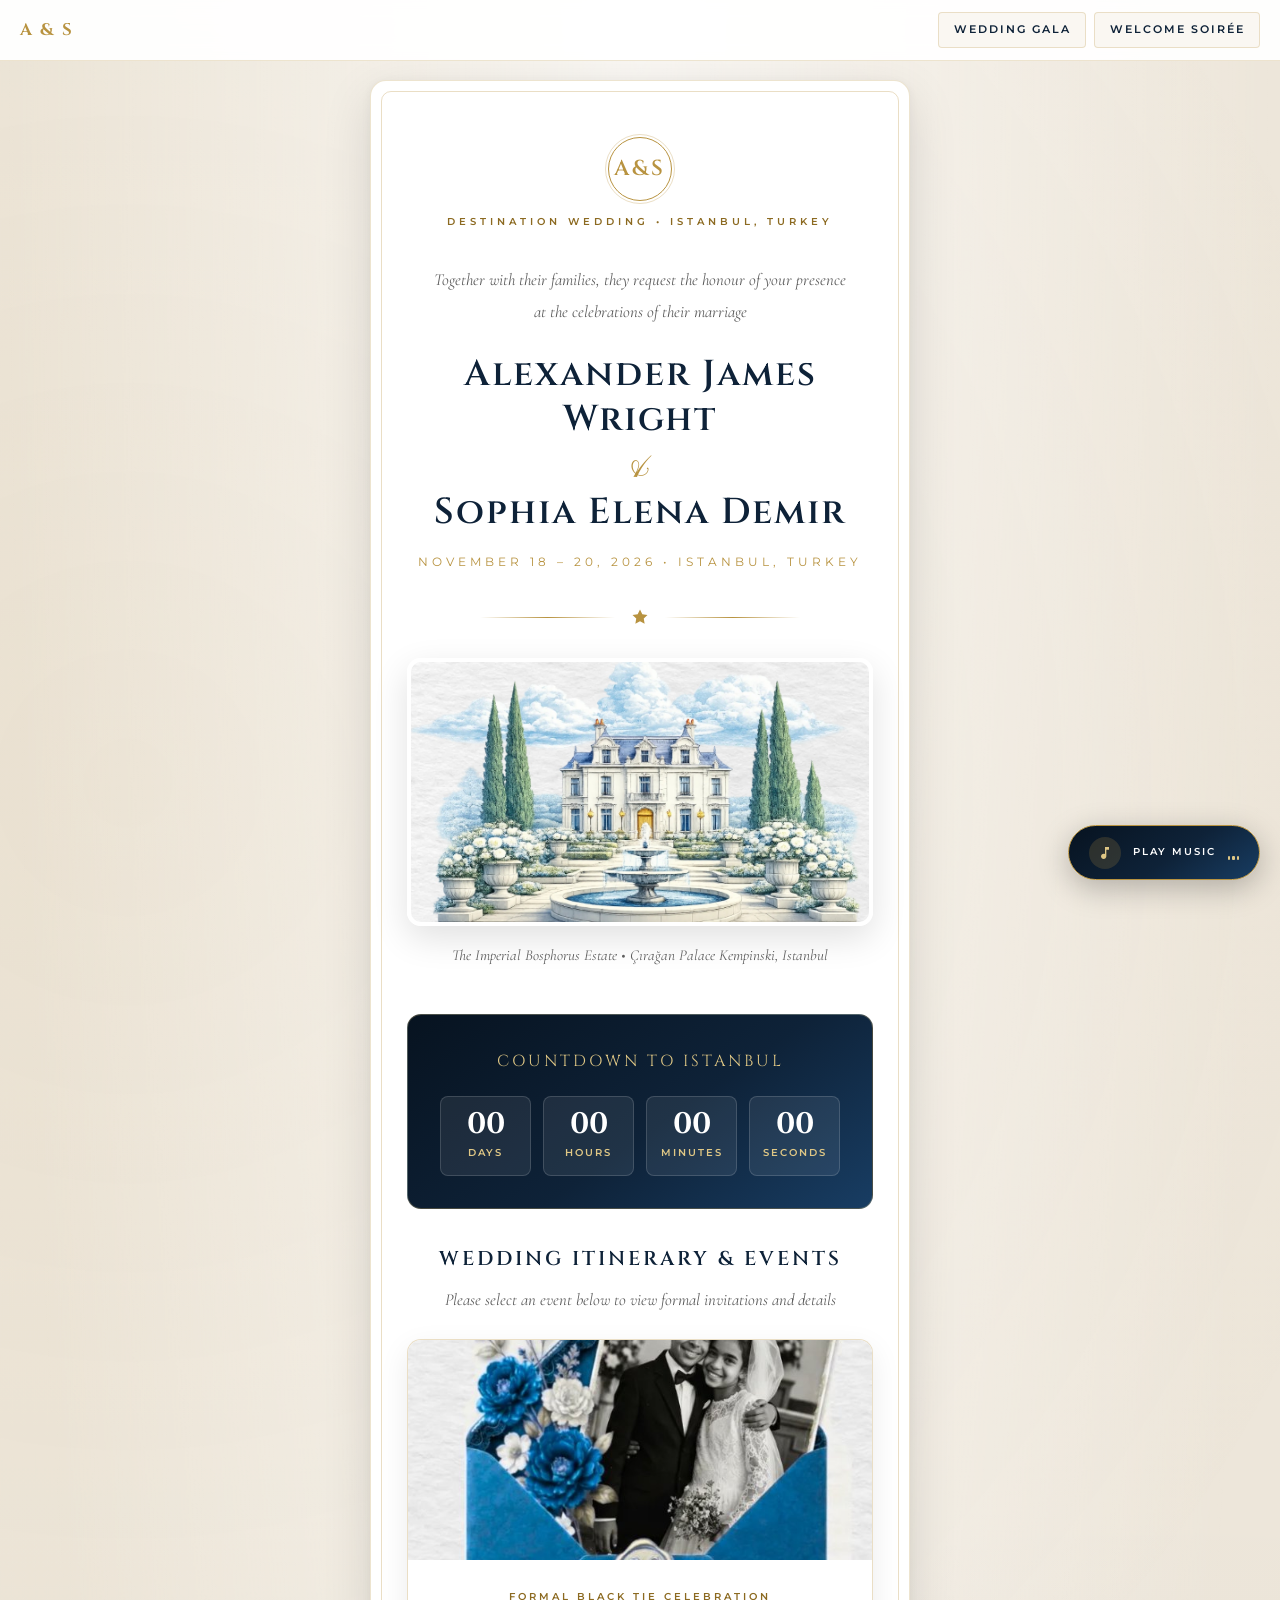
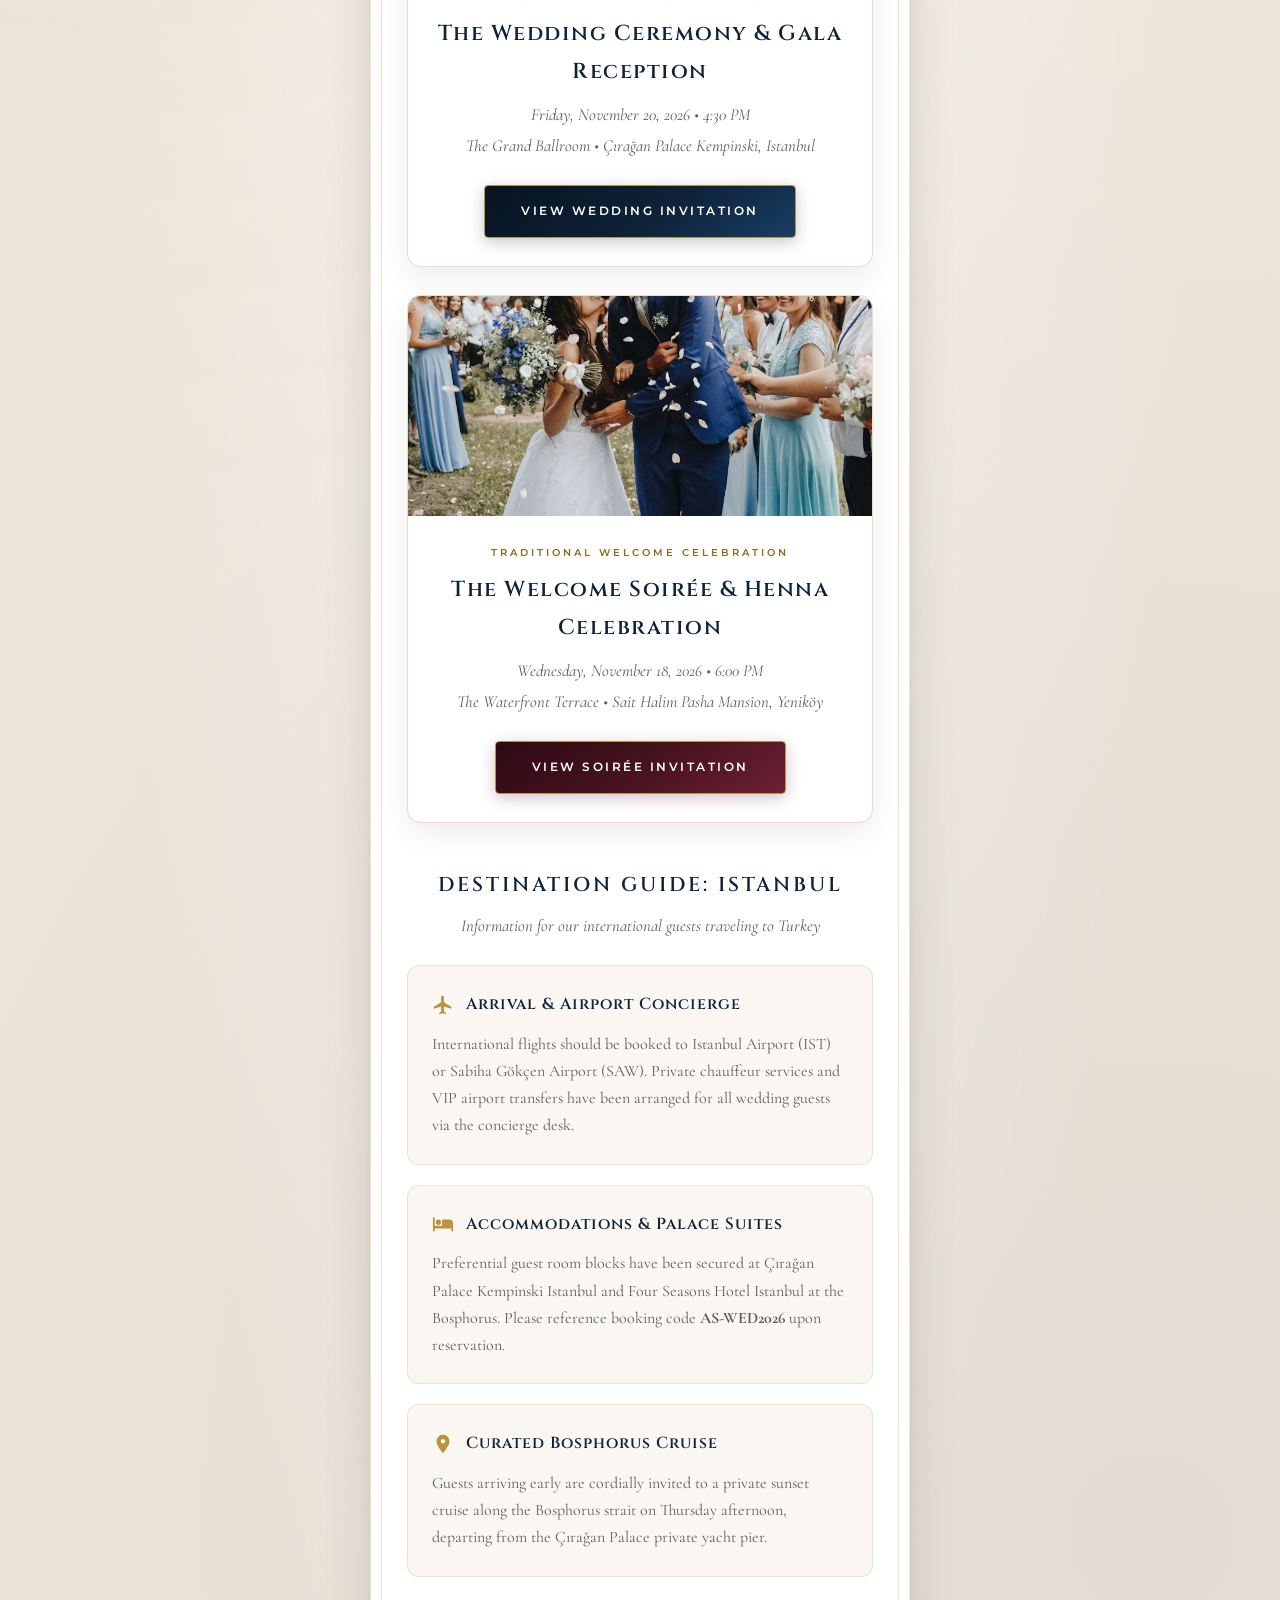
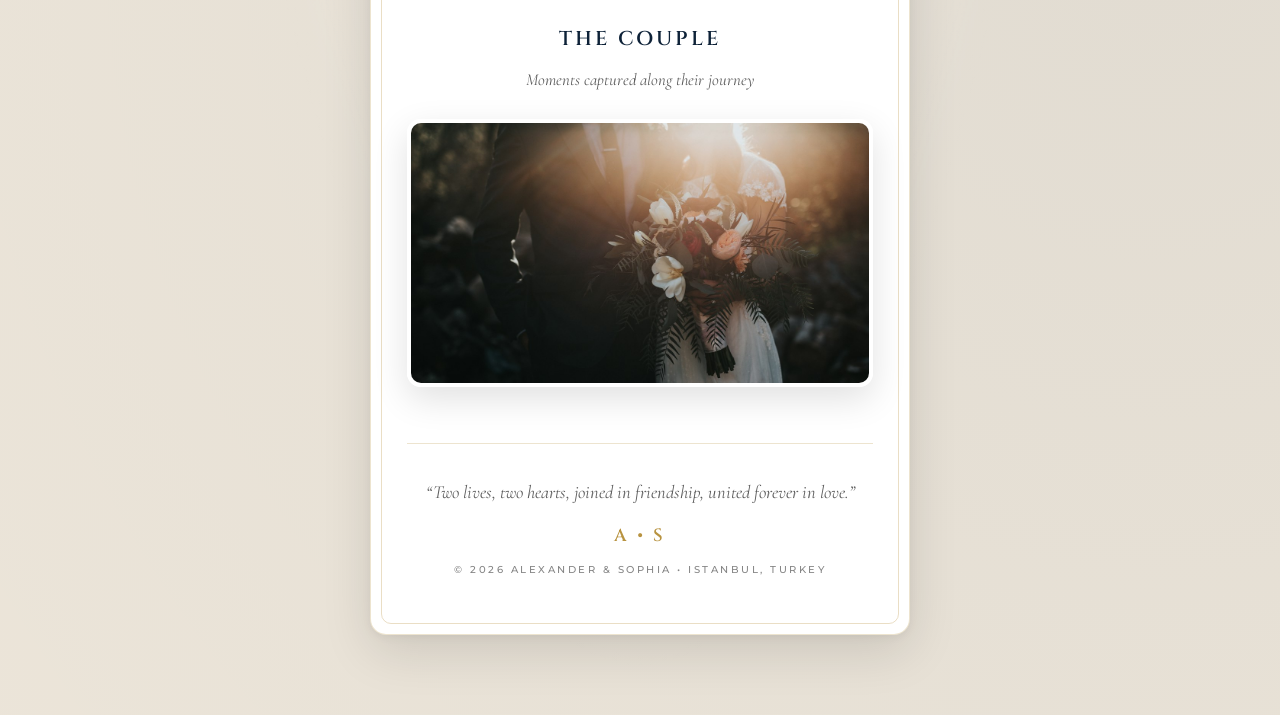
==== commit 6420260c: "👑 Luxury Redesign: English typography, user uploaded envelope & palace art, editorial photography, C" ====
--- a/index.html
+++ b/index.html
@@ -1,232 +1,202 @@
 <!DOCTYPE html>
-<html lang="tr" data-theme="landing">
+<html lang="en" data-theme="navy">
 <head>
   <meta charset="UTF-8">
   <meta name="viewport" content="width=device-width, initial-scale=1.0">
-  <meta name="description" content="Emre & Elif - Düğün Davetiyesi | Türk Düğün Davetiyesi">
-  <title>Emre & Elif — Düğün Davetiyesi 💍</title>
-  <link rel="icon" href="data:image/svg+xml,<svg xmlns='http://www.w3.org/2000/svg' viewBox='0 0 100 100'><text y='.9em' font-size='90'>💍</text></svg>">
+  <meta name="description" content="The Wedding Celebrations of Alexander & Sophia — A Luxury Destination Wedding in Istanbul, Turkey.">
+  <title>Alexander & Sophia — The Wedding Celebrations</title>
   <link rel="stylesheet" href="style.css">
-
-  <style>
-    /* Landing Page Specific Styles */
-    .landing-bg-pattern {
-      position: fixed;
-      top: 0; left: 0; right: 0; bottom: 0;
-      background-image:
-        radial-gradient(ellipse at 30% 20%, rgba(201,168,76,0.08) 0%, transparent 50%),
-        radial-gradient(ellipse at 70% 80%, rgba(201,168,76,0.06) 0%, transparent 50%),
-        radial-gradient(ellipse at 50% 50%, rgba(255,255,255,0.02) 0%, transparent 70%);
-      pointer-events: none;
-      z-index: 0;
-    }
-
-    .landing-header-ornament {
-      position: absolute;
-      top: 0;
-      left: 0;
-      right: 0;
-      height: 120px;
-      background: linear-gradient(180deg, rgba(0,0,0,0.15) 0%, transparent 100%);
-      pointer-events: none;
-    }
-
-    .landing-card {
-      position: relative;
-    }
-
-    .brand-tag {
-      font-family: 'Montserrat', sans-serif;
-      font-size: 0.6rem;
-      font-weight: 600;
-      letter-spacing: 3px;
-      text-transform: uppercase;
-      color: rgba(255,255,255,0.5);
-      margin-top: 2rem;
-      position: relative;
-      z-index: 2;
-    }
-
-    .watercolor-overlay {
-      position: absolute;
-      top: 0; left: 0; right: 0; bottom: 0;
-      pointer-events: none;
-      opacity: 0.06;
-      background:
-        radial-gradient(ellipse at 10% 90%, rgba(12,92,92,0.8) 0%, transparent 40%),
-        radial-gradient(ellipse at 90% 10%, rgba(122,30,63,0.6) 0%, transparent 40%),
-        radial-gradient(ellipse at 50% 50%, rgba(201,168,76,0.4) 0%, transparent 50%);
-    }
-
-    /* Istanbul skyline at bottom */
-    .skyline-container {
-      position: fixed;
-      bottom: 0;
-      left: 0;
-      right: 0;
-      height: 100px;
-      pointer-events: none;
-      z-index: 1;
-      opacity: 0.08;
-    }
-
-    /* Nazar boncugu (evil eye) decorations */
-    .nazar {
-      position: absolute;
-      font-size: 1.2rem;
-      opacity: 0.15;
-      animation: float 4s ease-in-out infinite;
-    }
-    .nazar:nth-child(1) { top: 15%; left: 8%; animation-delay: 0s; }
-    .nazar:nth-child(2) { top: 25%; right: 10%; animation-delay: 1s; }
-    .nazar:nth-child(3) { bottom: 20%; left: 12%; animation-delay: 2s; }
-    .nazar:nth-child(4) { bottom: 30%; right: 8%; animation-delay: 0.5s; }
-
-    /* Tulip decorations */
-    .tulip-deco {
-      position: absolute;
-      font-size: 1.5rem;
-      opacity: 0.12;
-      animation: float 5s ease-in-out infinite;
-    }
-    .tulip-deco:nth-child(1) { top: 40%; left: 5%; animation-delay: 0.5s; }
-    .tulip-deco:nth-child(2) { top: 60%; right: 5%; animation-delay: 1.5s; }
-  </style>
 </head>
 <body>
-  <!-- Loading Screen -->
-  <div class="loading-screen">
-    <div class="loading-icon">🌷</div>
-    <div class="loading-text">Davetiyeniz Hazırlanıyor...</div>
-  </div>
-
-  <!-- Particles -->
-  <canvas id="particles-canvas"></canvas>
-
-  <!-- Background -->
-  <div class="page-wrapper landing-backdrop">
-    <div class="landing-bg-pattern"></div>
-    <div class="landing-header-ornament"></div>
-    <div class="ottoman-pattern"></div>
-
-    <!-- Floating decorations -->
-    <div class="nazar">🧿</div>
-    <div class="nazar">🧿</div>
-    <div class="nazar">🧿</div>
-    <div class="nazar">🧿</div>
-    <div class="tulip-deco">🌷</div>
-    <div class="tulip-deco">🌷</div>
-
-    <!-- Main Content -->
-    <div class="landing-content">
-      <!-- Main Card -->
-      <div class="landing-card animate-fade-in-up">
-        <!-- Heart Badge sitting on the card top border -->
-        <div class="heart-badge animate-scale-in">
-          <svg viewBox="0 0 24 24" xmlns="http://www.w3.org/2000/svg">
-            <path d="M12 21.35l-1.45-1.32C5.4 15.36 2 12.28 2 8.5 2 5.42 4.42 3 7.5 3c1.74 0 3.41.81 4.5 2.09C13.09 3.81 14.76 3 16.5 3 19.58 3 22 5.42 22 8.5c0 3.78-3.4 6.86-8.55 11.54L12 21.35z"/>
-          </svg>
-        </div>
-
-        <div class="watercolor-overlay"></div>
-
-        <!-- Couple Names -->
-        <h1 class="couple-names animate-fade-in-up delay-2">
-          Emre <span class="ampersand">&</span> Elif
+
+  <!-- Top Floating Navigation -->
+  <header class="top-nav-bar">
+    <div class="nav-monogram">A &amp; S</div>
+    <div style="display: flex; gap: 0.5rem;">
+      <a href="damat.html" class="nav-link-btn">Wedding Gala</a>
+      <a href="gelin.html" class="nav-link-btn">Welcome Soirée</a>
+    </div>
+  </header>
+
+  <!-- Page Container -->
+  <main class="page-container" style="padding-top: 5rem;">
+
+    <!-- Main Invitation Stationery Sheet -->
+    <article class="invitation-sheet">
+
+      <!-- Monogram Crest -->
+      <div class="monogram-crest">
+        <div class="crest-symbol">
+          <span class="crest-letters">A&amp;S</span>
+        </div>
+        <div class="crest-subtitle">Destination Wedding &bull; Istanbul, Turkey</div>
+      </div>
+
+      <!-- Formal Heading -->
+      <header class="invitation-header">
+        <p class="invitation-intro">
+          Together with their families, they request the honour of your presence at the celebrations of their marriage
+        </p>
+        <h1 class="couple-title">
+          Alexander James Wright
+          <span class="ampersand">&amp;</span>
+          Sophia Elena Demir
         </h1>
-
-        <p class="couple-subtitle animate-fade-in-up delay-2">Evleniyoruz</p>
-
-        <!-- Date -->
-        <div class="date-display animate-fade-in-up delay-3">
-          20 Kasım 2026
-        </div>
-
-        <!-- Ottoman Divider -->
-        <div class="ottoman-divider animate-fade-in delay-3">
-          <span class="tulip">🌷</span>
-        </div>
-
-        <!-- Welcome Text -->
-        <p class="welcome-text animate-fade-in-up delay-3">
-          Hayatımızın en güzel gününde sizi yanımızda görmek istiyoruz.
-          <br>Sevgiyle ve heyecanla bekliyoruz.
-        </p>
-
-        <!-- Invitation Verse -->
-        <div class="hero-quote animate-fade-in-up delay-4" style="padding: 1rem; margin-bottom: 1rem;">
-          <p class="quote-text" style="font-size: 1rem; line-height: 1.8;">
-            Kaynaşmanız için size kendi cinsinizden eşler yaratıp, aranıza sevgi ve merhamet koyması da O'nun ayetlerindendir.
+        <p class="font-sans text-gold" style="font-size: 0.75rem; letter-spacing: 4px; margin-top: 1rem;">
+          November 18 &ndash; 20, 2026 &bull; Istanbul, Turkey
+        </p>
+      </header>
+
+      <!-- Luxury Divider -->
+      <div class="luxury-divider">
+        <svg viewBox="0 0 24 24"><path d="M12 2L15.09 8.26L22 9.27L17 14.14L18.18 21.02L12 17.77L5.82 21.02L7 14.14L2 9.27L8.91 8.26L12 2Z"/></svg>
+      </div>
+
+      <!-- Featured Grand Palace Venue Artwork -->
+      <div class="section-block">
+        <div class="artwork-frame">
+          <img src="assets/palace-venue.jpg" alt="Çırağan Palace Kempinski on the Bosphorus, Istanbul">
+        </div>
+        <p class="artwork-caption">
+          The Imperial Bosphorus Estate &bull; Çırağan Palace Kempinski, Istanbul
+        </p>
+      </div>
+
+      <!-- Countdown to Istanbul -->
+      <div class="countdown-box" data-countdown="2026-11-20T17:00:00">
+        <div class="countdown-heading">Countdown to Istanbul</div>
+        <div class="countdown-numbers">
+          <div class="countdown-item">
+            <div class="countdown-digit" id="count-days">00</div>
+            <div class="countdown-unit">Days</div>
+          </div>
+          <div class="countdown-item">
+            <div class="countdown-digit" id="count-hours">00</div>
+            <div class="countdown-unit">Hours</div>
+          </div>
+          <div class="countdown-item">
+            <div class="countdown-digit" id="count-minutes">00</div>
+            <div class="countdown-unit">Minutes</div>
+          </div>
+          <div class="countdown-item">
+            <div class="countdown-digit" id="count-seconds">00</div>
+            <div class="countdown-unit">Seconds</div>
+          </div>
+        </div>
+      </div>
+
+      <!-- Wedding Events Overview / Two Portals -->
+      <div class="section-block">
+        <h2 class="section-title">Wedding Itinerary &amp; Events</h2>
+        <p class="section-subtitle">Please select an event below to view formal invitations and details</p>
+
+        <!-- Event 1: The Wedding Gala (Groom & Bride) -->
+        <div class="portal-card">
+          <div class="portal-thumb">
+            <img src="assets/envelope-blue.jpg" alt="The Formal Wedding Invitation Envelope">
+          </div>
+          <div class="portal-body">
+            <div class="portal-tag">Formal Black Tie Celebration</div>
+            <h3 class="portal-name">The Wedding Ceremony &amp; Gala Reception</h3>
+            <p class="portal-date-venue">
+              Friday, November 20, 2026 &bull; 4:30 PM<br>
+              The Grand Ballroom &bull; Çırağan Palace Kempinski, Istanbul
+            </p>
+            <a href="damat.html" class="btn-luxury btn-primary-navy">View Wedding Invitation</a>
+          </div>
+        </div>
+
+        <!-- Event 2: Welcome Soirée & Henna Night -->
+        <div class="portal-card">
+          <div class="portal-thumb">
+            <img src="assets/henna-celebration.jpg" alt="The Traditional Bosphorus Henna Night">
+          </div>
+          <div class="portal-body">
+            <div class="portal-tag">Traditional Welcome Celebration</div>
+            <h3 class="portal-name">The Welcome Soirée &amp; Henna Celebration</h3>
+            <p class="portal-date-venue">
+              Wednesday, November 18, 2026 &bull; 6:00 PM<br>
+              The Waterfront Terrace &bull; Sait Halim Pasha Mansion, Yeniköy
+            </p>
+            <a href="gelin.html" class="btn-luxury btn-primary-burgundy">View Soirée Invitation</a>
+          </div>
+        </div>
+      </div>
+
+      <!-- Destination Travel Highlights -->
+      <div class="section-block">
+        <h2 class="section-title">Destination Guide: Istanbul</h2>
+        <p class="section-subtitle">Information for our international guests traveling to Turkey</p>
+
+        <div class="guide-card">
+          <div class="guide-header">
+            <svg viewBox="0 0 24 24"><path d="M21 16v-2l-8-5V3.5c0-.83-.67-1.5-1.5-1.5S10 2.67 10 3.5V9l-8 5v2l8-2.5V19l-2 1.5V22l3.5-1 3.5 1v-1.5L13 19v-5.5l8 2.5z"/></svg>
+            <h4 class="guide-title">Arrival &amp; Airport Concierge</h4>
+          </div>
+          <p class="guide-text">
+            International flights should be booked to Istanbul Airport (IST) or Sabiha Gökçen Airport (SAW). Private chauffeur services and VIP airport transfers have been arranged for all wedding guests via the concierge desk.
           </p>
-          <p class="quote-author">— Rum Suresi, 30:21</p>
-        </div>
-
-        <!-- Couple Cards -->
-        <div class="couple-cards animate-fade-in-up delay-4">
-          <!-- Groom Card -->
-          <a href="damat.html" class="person-card">
-            <span class="person-icon">🤵</span>
-            <div class="person-name">Emre</div>
-            <div class="person-role">Damat</div>
-            <span class="btn-open">Davetiyeyi Aç</span>
-          </a>
-
-          <!-- Bride Card -->
-          <a href="gelin.html" class="person-card bride-card">
-            <span class="person-icon">👰</span>
-            <div class="person-name">Elif</div>
-            <div class="person-role">Gelin</div>
-            <span class="btn-open">Davetiyeyi Aç</span>
-          </a>
-        </div>
-
-        <!-- RSVP Badge -->
-        <div class="rsvp-badge animate-fade-in delay-5">
-          <div class="rsvp-dot"></div>
-          <span>Davet Aktif</span>
-        </div>
-      </div>
-
-      <!-- Brand Tag -->
-      <div class="brand-tag animate-fade-in delay-5">
-        Made with ❤️ in Türkiye
-      </div>
+        </div>
+
+        <div class="guide-card">
+          <div class="guide-header">
+            <svg viewBox="0 0 24 24"><path d="M7 13c1.66 0 3-1.34 3-3S8.66 7 7 7s-3 1.34-3 3 1.34 3 3 3zm12-6h-8v7H3V5H1v15h2v-3h18v3h2v-9c0-2.21-1.79-4-4-4z"/></svg>
+            <h4 class="guide-title">Accommodations &amp; Palace Suites</h4>
+          </div>
+          <p class="guide-text">
+            Preferential guest room blocks have been secured at Çırağan Palace Kempinski Istanbul and Four Seasons Hotel Istanbul at the Bosphorus. Please reference booking code <strong>AS-WED2026</strong> upon reservation.
+          </p>
+        </div>
+
+        <div class="guide-card">
+          <div class="guide-header">
+            <svg viewBox="0 0 24 24"><path d="M12 2C8.13 2 5 5.13 5 9c0 5.25 7 13 7 13s7-7.75 7-13c0-3.87-3.13-7-7-7zm0 9.5c-1.38 0-2.5-1.12-2.5-2.5s1.12-2.5 2.5-2.5 2.5 1.12 2.5 2.5-1.12 2.5-2.5 2.5z"/></svg>
+            <h4 class="guide-title">Curated Bosphorus Cruise</h4>
+          </div>
+          <p class="guide-text">
+            Guests arriving early are cordially invited to a private sunset cruise along the Bosphorus strait on Thursday afternoon, departing from the Çırağan Palace private yacht pier.
+          </p>
+        </div>
+      </div>
+
+      <!-- Romantic Editorial Photo Feature -->
+      <div class="section-block">
+        <h2 class="section-title">The Couple</h2>
+        <p class="section-subtitle">Moments captured along their journey</p>
+        <div class="artwork-frame">
+          <img src="assets/couple-portrait.jpg" alt="Alexander &amp; Sophia in Istanbul">
+        </div>
+      </div>
+
+      <!-- Stationery Footer -->
+      <footer class="stationery-footer">
+        <p class="footer-quote">
+          &ldquo;Two lives, two hearts, joined in friendship, united forever in love.&rdquo;
+        </p>
+        <div class="footer-monogram">A &bull; S</div>
+        <p class="footer-credits">
+          &copy; 2026 Alexander &amp; Sophia &bull; Istanbul, Turkey
+        </p>
+      </footer>
+
+    </article>
+  </main>
+
+  <!-- Audio Player Floating Bar (Canon in D Major) -->
+  <div class="floating-audio-bar" id="audio-player-btn" title="Toggle Ceremony Music">
+    <div class="audio-icon-box">
+      <svg viewBox="0 0 24 24"><path d="M12 3v10.55c-.59-.34-1.27-.55-2-.55-2.21 0-4 1.79-4 4s1.79 4 4 4 4-1.79 4-4V7h4V3h-6z"/></svg>
     </div>
-
-    <!-- Istanbul Skyline -->
-    <div class="skyline-container">
-      <svg viewBox="0 0 1200 120" xmlns="http://www.w3.org/2000/svg" preserveAspectRatio="none" style="width:100%;height:100%;fill:rgba(255,255,255,0.6);">
-        <!-- Mosque 1 -->
-        <path d="M0,120 L0,90 L30,90 L30,70 Q50,30 70,70 L70,90 L75,90 L75,40 L78,40 L78,90 L100,90 L100,80 Q120,50 140,80 L140,90 L180,90 L180,120Z"/>
-        <!-- Mosque 2 -->
-        <path d="M200,120 L200,85 L220,85 L220,60 Q240,20 260,60 L260,85 L265,85 L265,30 L268,25 L271,30 L271,85 L280,85 L280,60 Q300,25 320,60 L320,85 L340,85 L340,120Z"/>
-        <!-- Bridge/Buildings -->
-        <path d="M360,120 L360,95 L380,95 L380,80 L395,80 L395,70 L410,70 L410,80 L425,80 L425,65 L440,65 L440,80 L460,80 L460,95 L480,95 L480,120Z"/>
-        <!-- Maiden's Tower -->
-        <path d="M520,120 L520,95 L540,95 L540,75 Q550,55 560,75 L560,95 L565,95 L565,50 L568,45 L571,50 L571,95 L580,95 L580,120Z"/>
-        <!-- Modern Istanbul -->
-        <path d="M620,120 L620,90 L635,90 L635,55 L650,55 L650,90 L660,90 L660,70 L670,70 L670,45 L680,45 L680,70 L690,70 L690,90 L720,90 L720,120Z"/>
-        <!-- Galata Tower -->
-        <path d="M760,120 L760,95 L775,95 L775,50 Q780,35 785,50 L785,95 L790,95 L790,45 L793,30 L796,45 L796,95 L800,95 L800,120Z"/>
-        <!-- More buildings -->
-        <path d="M840,120 L840,85 L860,85 L860,70 Q880,40 900,70 L900,85 L910,85 L910,95 L940,95 L940,75 L960,75 L960,95 L980,95 L980,120Z"/>
-        <!-- Mosque 3 -->
-        <path d="M1000,120 L1000,90 L1020,90 L1020,65 Q1050,20 1080,65 L1080,90 L1085,90 L1085,35 L1088,25 L1091,35 L1091,90 L1100,90 L1100,65 Q1120,30 1140,65 L1140,90 L1160,90 L1160,120Z"/>
-        <!-- Fill to edge -->
-        <path d="M1160,120 L1160,95 L1200,95 L1200,120Z"/>
-      </svg>
+    <span class="audio-label">Play Music</span>
+    <div class="sound-bars-indicator">
+      <span></span><span></span><span></span>
     </div>
   </div>
 
-  <!-- Music Toggle -->
-  <button class="music-toggle" title="Müzik Aç/Kapat" aria-label="Müzik kontrolü">
-    <div class="sound-bars">
-      <div class="bar" style="height:4px;"></div>
-      <div class="bar" style="height:4px;"></div>
-      <div class="bar" style="height:4px;"></div>
-      <div class="bar" style="height:4px;"></div>
-    </div>
-  </button>
+  <audio id="wedding-audio" loop preload="auto">
+    <source src="assets/wedding-music.ogg" type="audio/ogg">
+    <source src="assets/wedding-music.mp3" type="audio/mpeg">
+  </audio>
 
   <script src="main.js"></script>
 </body>
--- a/style.css
+++ b/style.css
@@ -1,75 +1,64 @@
 /*
-  ╔══════════════════════════════════════════════════╗
-  ║  Turkish Wedding Invitation - Ottoman Elegance   ║
-  ║  Shared Stylesheet                               ║
-  ╚══════════════════════════════════════════════════╝
+  ============================================================
+  THE ROYAL WEDDING OF ALEXANDER & SOPHIA
+  Luxury Destination Wedding in Istanbul, Turkey
+  High-End Fine Art Editorial Stationery Stylesheet
+  ============================================================
 */
 
-/* ===== Google Fonts ===== */
-@import url('https://fonts.googleapis.com/css2?family=Playfair+Display:ital,wght@0,400;0,600;0,700;0,800;1,400;1,600&family=Cormorant+Garamond:ital,wght@0,400;0,500;0,600;0,700;1,400;1,500&family=Montserrat:wght@300;400;500;600;700&display=swap');
-
-/* ===== CSS Custom Properties ===== */
+@import url('https://fonts.googleapis.com/css2?family=Cinzel:wght@400;500;600;700;800&family=Cormorant+Garamond:ital,wght@0,300;0,400;0,500;0,600;0,700;1,400;1,500&family=Montserrat:wght@300;400;500;600;700&family=Pinyon+Script&display=swap');
+
 :root {
-  /* Gold Palette */
-  --gold: #c9a84c;
-  --gold-light: #e8d5a3;
-  --gold-dark: #a68832;
-  --gold-shimmer: linear-gradient(135deg, #c9a84c 0%, #e8d5a3 25%, #c9a84c 50%, #f0e2b6 75%, #c9a84c 100%);
-
-  /* Cream / Background */
-  --cream: #fdf8f0;
-  --cream-dark: #f0e6d4;
-  --cream-mid: #f5edd8;
-
-  /* Text */
-  --text-dark: #2a2a2a;
-  --text-muted: #7a7a7a;
+  /* Royal Gold Foil */
+  --gold-primary: #b89340;
+  --gold-light: #dfc785;
+  --gold-dark: #8c6a21;
+  --gold-gradient: linear-gradient(135deg, #c5a452 0%, #e8d79b 25%, #b38e3a 50%, #f1e4b8 75%, #a6812d 100%);
+  --gold-border: rgba(184, 147, 64, 0.35);
+
+  /* Deep Royal Palettes */
+  --navy-primary: #0e2238;
+  --navy-deep: #071320;
+  --navy-mid: #163659;
+  --navy-gradient: linear-gradient(145deg, #071320 0%, #0e2238 55%, #183d63 100%);
+
+  --burgundy-primary: #4a1322;
+  --burgundy-deep: #2c0a13;
+  --burgundy-mid: #681e32;
+  --burgundy-gradient: linear-gradient(145deg, #2c0a13 0%, #4a1322 55%, #6d2035 100%);
+
+  /* Fine Stationery Papers */
+  --paper-cream: #faf7f2;
+  --paper-soft: #f4ede1;
+  --paper-pure: #ffffff;
+  --paper-card: rgba(255, 255, 255, 0.98);
+
+  /* Typography Colors */
+  --text-dark: #1f1f1f;
+  --text-muted: #5e5e5e;
+  --text-soft: #858585;
   --text-light: #ffffff;
-  --text-gold: #c9a84c;
+  --text-gold: #b89340;
 
   /* Layout */
-  --card-max-width: 500px;
-  --border-radius: 24px;
-  --border-radius-sm: 14px;
-
-  /* Shadows */
-  --shadow-soft: 0 4px 30px rgba(0,0,0,0.08);
-  --shadow-card: 0 8px 40px rgba(0,0,0,0.12);
-  --shadow-glow: 0 0 40px rgba(201,168,76,0.2);
-
-  /* Transitions */
-  --transition: all 0.4s cubic-bezier(0.25, 0.46, 0.45, 0.94);
-  --transition-slow: all 0.8s cubic-bezier(0.25, 0.46, 0.45, 0.94);
-}
-
-/* Theme: Groom (Ottoman Teal) */
-[data-theme="groom"] {
-  --primary: #0c5c5c;
-  --primary-dark: #074040;
-  --primary-light: #1a8a8a;
-  --primary-rgb: 12, 92, 92;
-  --primary-gradient: linear-gradient(135deg, #074040 0%, #0c5c5c 50%, #1a7a7a 100%);
-}
-
-/* Theme: Bride (Ottoman Rose) */
-[data-theme="bride"] {
-  --primary: #7a1e3f;
-  --primary-dark: #551530;
-  --primary-light: #a02a55;
-  --primary-rgb: 122, 30, 63;
-  --primary-gradient: linear-gradient(135deg, #551530 0%, #7a1e3f 50%, #9a2850 100%);
-}
-
-/* Theme: Landing */
-[data-theme="landing"] {
-  --primary: #0a4a4a;
-  --primary-dark: #063333;
-  --primary-light: #0d6b6b;
-  --primary-rgb: 10, 74, 74;
-  --primary-gradient: linear-gradient(135deg, #063333 0%, #0a4a4a 50%, #0d6b6b 100%);
-}
-
-/* ===== Reset & Base ===== */
+  --max-width: 580px;
+  --border-radius: 16px;
+  --shadow-luxury: 0 16px 50px rgba(0, 0, 0, 0.12), 0 2px 10px rgba(0, 0, 0, 0.05);
+  --shadow-card: 0 10px 35px rgba(0, 0, 0, 0.08);
+}
+
+/* Theme attributes */
+[data-theme="navy"] {
+  --primary-accent: var(--navy-primary);
+  --primary-gradient: var(--navy-gradient);
+}
+
+[data-theme="burgundy"] {
+  --primary-accent: var(--burgundy-primary);
+  --primary-gradient: var(--burgundy-gradient);
+}
+
+/* Base Reset */
 *, *::before, *::after {
   margin: 0;
   padding: 0;
@@ -79,16 +68,20 @@
 html {
   scroll-behavior: smooth;
   font-size: 16px;
+  background-color: #ede6da;
 }
 
 body {
-  font-family: 'Montserrat', sans-serif;
+  font-family: 'Cormorant Garamond', Georgia, serif;
   color: var(--text-dark);
-  background-color: var(--cream);
-  line-height: 1.7;
-  overflow-x: hidden;
+  background-color: #ede6da;
+  background-image: 
+    radial-gradient(ellipse at 50% 0%, rgba(255,255,255,0.7) 0%, transparent 70%),
+    radial-gradient(circle at 10% 20%, rgba(184, 147, 64, 0.06) 0%, transparent 40%),
+    radial-gradient(circle at 90% 80%, rgba(14, 34, 56, 0.05) 0%, transparent 50%);
+  line-height: 1.8;
   -webkit-font-smoothing: antialiased;
-  -moz-osx-font-smoothing: grayscale;
+  min-height: 100vh;
 }
 
 img {
@@ -102,1517 +95,995 @@
   color: inherit;
 }
 
-/* ===== Typography ===== */
-.font-display {
-  font-family: 'Playfair Display', serif;
-}
-
-.font-elegant {
+/* ============================================================
+   TYPOGRAPHY
+   ============================================================ */
+.font-cinzel {
+  font-family: 'Cinzel', serif;
+  letter-spacing: 2px;
+}
+
+.font-serif {
   font-family: 'Cormorant Garamond', serif;
 }
 
-.font-body {
-  font-family: 'Montserrat', sans-serif;
+.font-script {
+  font-family: 'Pinyon Script', cursive;
+}
+
+.font-sans {
+  font-family: 'Montserrat', sans-serif;
+  letter-spacing: 2px;
+  text-transform: uppercase;
 }
 
 .text-gold {
-  color: var(--gold);
-}
-
-.text-shimmer {
-  background: var(--gold-shimmer);
+  color: var(--gold-primary);
+}
+
+.gold-shimmer {
+  background: var(--gold-gradient);
   background-size: 200% auto;
   -webkit-background-clip: text;
   -webkit-text-fill-color: transparent;
   background-clip: text;
-  animation: shimmer 3s ease-in-out infinite;
-}
-
-@keyframes shimmer {
-  0%, 100% { background-position: 0% center; }
-  50% { background-position: 200% center; }
-}
-
-/* ===== Main Layout ===== */
-.page-wrapper {
-  min-height: 100vh;
-  display: flex;
-  flex-direction: column;
-  align-items: center;
+}
+
+/* ============================================================
+   LAYOUT WRAPPERS
+   ============================================================ */
+.page-container {
+  max-width: var(--max-width);
+  margin: 0 auto;
+  padding: 2.5rem 1.25rem 5rem;
   position: relative;
-}
-
-/* Landing page backdrop */
-.landing-backdrop {
-  background: var(--primary-gradient);
-  min-height: 100vh;
+  z-index: 2;
+}
+
+.invitation-sheet {
+  background: var(--paper-pure);
+  border-radius: var(--border-radius);
+  box-shadow: var(--shadow-luxury);
+  padding: 3.5rem 2.25rem;
+  border: 1px solid rgba(184, 147, 64, 0.25);
   position: relative;
   overflow: hidden;
 }
 
-/* Invitation page backdrop */
-.invitation-backdrop {
-  background-color: var(--cream);
-  background-image:
-    radial-gradient(ellipse at 20% 50%, rgba(var(--primary-rgb), 0.03) 0%, transparent 50%),
-    radial-gradient(ellipse at 80% 20%, rgba(201,168,76,0.05) 0%, transparent 50%),
-    radial-gradient(ellipse at 50% 80%, rgba(var(--primary-rgb), 0.03) 0%, transparent 50%);
-  min-height: 100vh;
+.invitation-sheet::before {
+  content: '';
+  position: absolute;
+  top: 10px;
+  left: 10px;
+  right: 10px;
+  bottom: 10px;
+  border: 1px solid rgba(184, 147, 64, 0.3);
+  border-radius: calc(var(--border-radius) - 6px);
+  pointer-events: none;
+}
+
+/* Top Monogram Crest */
+.monogram-crest {
+  text-align: center;
+  margin-bottom: 2rem;
   position: relative;
 }
 
-/* Card Container */
-.card-container {
-  max-width: var(--card-max-width);
+.crest-symbol {
+  width: 64px;
+  height: 64px;
+  margin: 0 auto 0.75rem;
+  display: flex;
+  align-items: center;
+  justify-content: center;
+  border: 1.5px solid var(--gold-primary);
+  border-radius: 50%;
+  position: relative;
+}
+
+.crest-symbol::after {
+  content: '';
+  position: absolute;
+  top: -4px;
+  left: -4px;
+  right: -4px;
+  bottom: -4px;
+  border: 1px solid rgba(184, 147, 64, 0.3);
+  border-radius: 50%;
+}
+
+.crest-letters {
+  font-family: 'Cinzel', serif;
+  font-size: 1.35rem;
+  font-weight: 600;
+  color: var(--gold-primary);
+  letter-spacing: 3px;
+}
+
+.crest-subtitle {
+  font-family: 'Montserrat', sans-serif;
+  font-size: 0.65rem;
+  font-weight: 600;
+  letter-spacing: 4px;
+  text-transform: uppercase;
+  color: var(--gold-dark);
+}
+
+/* Formal Header */
+.invitation-header {
+  text-align: center;
+  margin-bottom: 2.25rem;
+}
+
+.invitation-intro {
+  font-family: 'Cormorant Garamond', serif;
+  font-size: 1.05rem;
+  font-style: italic;
+  color: var(--text-muted);
+  line-height: 1.9;
+  max-width: 420px;
+  margin: 0 auto 1.5rem;
+}
+
+.couple-title {
+  font-family: 'Cinzel', serif;
+  font-size: 2.25rem;
+  font-weight: 600;
+  line-height: 1.25;
+  color: var(--navy-primary);
+  letter-spacing: 2px;
+  margin-bottom: 0.25rem;
+}
+
+[data-theme="burgundy"] .couple-title {
+  color: var(--burgundy-primary);
+}
+
+.couple-title .ampersand {
+  font-family: 'Pinyon Script', cursive;
+  font-size: 2.8rem;
+  font-weight: normal;
+  color: var(--gold-primary);
+  display: block;
+  line-height: 0.9;
+  margin: 0.25rem 0;
+}
+
+/* Gold Divider Ornament */
+.luxury-divider {
+  display: flex;
+  align-items: center;
+  justify-content: center;
+  gap: 1rem;
+  margin: 2rem auto;
+  max-width: 320px;
+}
+
+.luxury-divider::before,
+.luxury-divider::after {
+  content: '';
+  flex: 1;
+  height: 1px;
+  background: linear-gradient(to right, transparent, var(--gold-primary), transparent);
+}
+
+.luxury-divider svg {
+  width: 18px;
+  height: 18px;
+  fill: var(--gold-primary);
+}
+
+/* ============================================================
+   SECTIONS & CARDS
+   ============================================================ */
+.section-block {
+  margin-bottom: 2.75rem;
+}
+
+.section-title {
+  font-family: 'Cinzel', serif;
+  font-size: 1.25rem;
+  font-weight: 600;
+  text-align: center;
+  color: var(--navy-primary);
+  letter-spacing: 3px;
+  text-transform: uppercase;
+  margin-bottom: 0.5rem;
+}
+
+[data-theme="burgundy"] .section-title {
+  color: var(--burgundy-primary);
+}
+
+.section-subtitle {
+  font-family: 'Cormorant Garamond', serif;
+  font-size: 1.05rem;
+  font-style: italic;
+  text-align: center;
+  color: var(--text-muted);
+  margin-bottom: 1.5rem;
+}
+
+/* Event Detail Grid */
+.details-grid {
+  display: flex;
+  flex-direction: column;
+  gap: 1rem;
+  margin: 1.5rem 0;
+}
+
+.detail-card {
+  display: flex;
+  align-items: flex-start;
+  gap: 1.25rem;
+  background: var(--paper-cream);
+  padding: 1.25rem 1.5rem;
+  border-radius: 12px;
+  border: 1px solid rgba(184, 147, 64, 0.2);
+}
+
+.detail-icon-box {
+  width: 44px;
+  height: 44px;
+  border-radius: 50%;
+  background: #ffffff;
+  border: 1px solid var(--gold-border);
+  display: flex;
+  align-items: center;
+  justify-content: center;
+  flex-shrink: 0;
+}
+
+.detail-icon-box svg {
+  width: 20px;
+  height: 20px;
+  fill: var(--gold-primary);
+}
+
+.detail-content {
+  flex: 1;
+}
+
+.detail-label {
+  font-family: 'Montserrat', sans-serif;
+  font-size: 0.65rem;
+  font-weight: 600;
+  letter-spacing: 2px;
+  text-transform: uppercase;
+  color: var(--gold-dark);
+  margin-bottom: 2px;
+}
+
+.detail-value {
+  font-family: 'Cinzel', serif;
+  font-size: 1.05rem;
+  font-weight: 600;
+  color: var(--text-dark);
+  margin-bottom: 2px;
+}
+
+.detail-desc {
+  font-family: 'Cormorant Garamond', serif;
+  font-size: 0.95rem;
+  color: var(--text-muted);
+  line-height: 1.5;
+}
+
+/* ============================================================
+   ENVELOPE HERO & ARTWORK
+   ============================================================ */
+.envelope-hero {
+  text-align: center;
+  margin: 1.5rem auto 2.5rem;
+}
+
+.envelope-image-frame {
+  position: relative;
+  border-radius: 14px;
+  overflow: hidden;
+  box-shadow: 0 12px 40px rgba(0, 0, 0, 0.15);
+  border: 3px solid #ffffff;
+  margin: 0 auto;
+  max-width: 460px;
+}
+
+.envelope-image-frame img {
   width: 100%;
+  height: auto;
+  display: block;
+}
+
+.artwork-frame {
+  border-radius: 14px;
+  overflow: hidden;
+  box-shadow: 0 12px 35px rgba(0, 0, 0, 0.12);
+  border: 4px solid #ffffff;
+  margin: 1.5rem 0 1rem;
+}
+
+.artwork-frame img {
+  width: 100%;
+  height: 260px;
+  object-fit: cover;
+  display: block;
+}
+
+.artwork-caption {
+  font-family: 'Cormorant Garamond', serif;
+  font-size: 0.95rem;
+  font-style: italic;
+  text-align: center;
+  color: var(--text-muted);
+  margin-top: 0.5rem;
+}
+
+/* ============================================================
+   COUNTDOWN TIMER
+   ============================================================ */
+.countdown-box {
+  background: var(--navy-gradient);
+  border-radius: 14px;
+  padding: 2rem 1.5rem;
+  text-align: center;
+  color: #ffffff;
+  margin: 2rem 0;
+  border: 1px solid rgba(223, 199, 133, 0.3);
+}
+
+[data-theme="burgundy"] .countdown-box {
+  background: var(--burgundy-gradient);
+}
+
+.countdown-heading {
+  font-family: 'Cinzel', serif;
+  font-size: 1rem;
+  letter-spacing: 3px;
+  text-transform: uppercase;
+  color: var(--gold-light);
+  margin-bottom: 1.25rem;
+}
+
+.countdown-numbers {
+  display: grid;
+  grid-template-columns: repeat(4, 1fr);
+  gap: 0.75rem;
+  max-width: 400px;
   margin: 0 auto;
-  padding: 1rem;
+}
+
+.countdown-item {
+  background: rgba(255, 255, 255, 0.08);
+  border: 1px solid rgba(255, 255, 255, 0.15);
+  border-radius: 8px;
+  padding: 0.85rem 0.25rem;
+}
+
+.countdown-digit {
+  font-family: 'Cinzel', serif;
+  font-size: 1.85rem;
+  font-weight: 700;
+  color: #ffffff;
+  line-height: 1;
+  margin-bottom: 0.25rem;
+}
+
+.countdown-unit {
+  font-family: 'Montserrat', sans-serif;
+  font-size: 0.6rem;
+  font-weight: 600;
+  letter-spacing: 2px;
+  text-transform: uppercase;
+  color: var(--gold-light);
+}
+
+/* ============================================================
+   DAY SCHEDULE / ORDER OF EVENTS
+   ============================================================ */
+.timeline-list {
+  display: flex;
+  flex-direction: column;
   position: relative;
-  z-index: 2;
-}
-
-/* ===== Ottoman Pattern Overlay ===== */
-.ottoman-pattern {
+  margin: 1.5rem 0;
+  padding-left: 1.5rem;
+}
+
+.timeline-list::before {
+  content: '';
+  position: absolute;
+  top: 10px;
+  bottom: 10px;
+  left: 6px;
+  width: 1px;
+  background: var(--gold-primary);
+}
+
+.timeline-row {
+  position: relative;
+  padding-bottom: 2rem;
+}
+
+.timeline-row:last-child {
+  padding-bottom: 0;
+}
+
+.timeline-node {
+  position: absolute;
+  left: -1.5rem;
+  top: 4px;
+  width: 13px;
+  height: 13px;
+  border-radius: 50%;
+  background: var(--paper-pure);
+  border: 2.5px solid var(--gold-primary);
+}
+
+.timeline-time-badge {
+  font-family: 'Montserrat', sans-serif;
+  font-size: 0.7rem;
+  font-weight: 600;
+  letter-spacing: 2px;
+  text-transform: uppercase;
+  color: var(--gold-dark);
+  margin-bottom: 0.25rem;
+}
+
+.timeline-title-text {
+  font-family: 'Cinzel', serif;
+  font-size: 1.05rem;
+  font-weight: 600;
+  color: var(--navy-primary);
+  margin-bottom: 0.25rem;
+}
+
+[data-theme="burgundy"] .timeline-title-text {
+  color: var(--burgundy-primary);
+}
+
+.timeline-desc-text {
+  font-family: 'Cormorant Garamond', serif;
+  font-size: 0.95rem;
+  color: var(--text-muted);
+  line-height: 1.6;
+}
+
+/* ============================================================
+   DESTINATION & TRAVEL GUIDE
+   ============================================================ */
+.guide-card {
+  background: var(--paper-cream);
+  border-radius: 12px;
+  padding: 1.5rem;
+  border: 1px solid rgba(184, 147, 64, 0.2);
+  margin-bottom: 1.25rem;
+}
+
+.guide-header {
+  display: flex;
+  align-items: center;
+  gap: 0.75rem;
+  margin-bottom: 0.75rem;
+}
+
+.guide-header svg {
+  width: 22px;
+  height: 22px;
+  fill: var(--gold-primary);
+}
+
+.guide-title {
+  font-family: 'Cinzel', serif;
+  font-size: 1rem;
+  font-weight: 600;
+  color: var(--navy-primary);
+  letter-spacing: 1px;
+}
+
+.guide-text {
+  font-family: 'Cormorant Garamond', serif;
+  font-size: 1rem;
+  color: var(--text-muted);
+  line-height: 1.7;
+}
+
+/* ============================================================
+   PORTAL CARDS (HOMEPAGE)
+   ============================================================ */
+.portal-card {
+  background: #ffffff;
+  border-radius: 14px;
+  overflow: hidden;
+  box-shadow: 0 10px 30px rgba(0, 0, 0, 0.08);
+  border: 1px solid rgba(184, 147, 64, 0.3);
+  margin-bottom: 1.75rem;
+  transition: transform 0.3s ease, box-shadow 0.3s ease;
+}
+
+.portal-card:hover {
+  transform: translateY(-4px);
+  box-shadow: 0 16px 45px rgba(0, 0, 0, 0.14);
+}
+
+.portal-thumb {
+  height: 220px;
+  position: relative;
+  overflow: hidden;
+}
+
+.portal-thumb img {
+  width: 100%;
+  height: 100%;
+  object-fit: cover;
+  transition: transform 0.6s ease;
+}
+
+.portal-card:hover .portal-thumb img {
+  transform: scale(1.04);
+}
+
+.portal-body {
+  padding: 1.75rem 1.5rem;
+  text-align: center;
+}
+
+.portal-tag {
+  font-family: 'Montserrat', sans-serif;
+  font-size: 0.65rem;
+  font-weight: 600;
+  letter-spacing: 3px;
+  text-transform: uppercase;
+  color: var(--gold-dark);
+  margin-bottom: 0.5rem;
+}
+
+.portal-name {
+  font-family: 'Cinzel', serif;
+  font-size: 1.35rem;
+  font-weight: 600;
+  color: var(--navy-primary);
+  letter-spacing: 1.5px;
+  margin-bottom: 0.5rem;
+}
+
+.portal-date-venue {
+  font-family: 'Cormorant Garamond', serif;
+  font-size: 1.05rem;
+  font-style: italic;
+  color: var(--text-muted);
+  margin-bottom: 1.5rem;
+}
+
+/* ============================================================
+   BUTTONS
+   ============================================================ */
+.btn-luxury {
+  display: inline-block;
+  font-family: 'Montserrat', sans-serif;
+  font-size: 0.72rem;
+  font-weight: 600;
+  letter-spacing: 2.5px;
+  text-transform: uppercase;
+  padding: 0.95rem 2.25rem;
+  border-radius: 4px;
+  cursor: pointer;
+  border: none;
+  transition: all 0.3s ease;
+  text-align: center;
+}
+
+.btn-primary-navy {
+  background: var(--navy-gradient);
+  color: #ffffff;
+  border: 1px solid var(--gold-primary);
+  box-shadow: 0 4px 15px rgba(14, 34, 56, 0.25);
+}
+
+.btn-primary-navy:hover {
+  background: #183d63;
+  color: var(--gold-light);
+  transform: translateY(-2px);
+  box-shadow: 0 8px 25px rgba(14, 34, 56, 0.35);
+}
+
+.btn-primary-burgundy {
+  background: var(--burgundy-gradient);
+  color: #ffffff;
+  border: 1px solid var(--gold-primary);
+  box-shadow: 0 4px 15px rgba(74, 19, 34, 0.25);
+}
+
+.btn-primary-burgundy:hover {
+  background: #681e32;
+  color: var(--gold-light);
+  transform: translateY(-2px);
+  box-shadow: 0 8px 25px rgba(74, 19, 34, 0.35);
+}
+
+.btn-gold {
+  background: var(--gold-gradient);
+  color: #071320;
+  font-weight: 700;
+  box-shadow: 0 4px 15px rgba(184, 147, 64, 0.3);
+}
+
+.btn-gold:hover {
+  transform: translateY(-2px);
+  box-shadow: 0 6px 22px rgba(184, 147, 64, 0.45);
+}
+
+.btn-outline {
+  background: transparent;
+  border: 1.5px solid var(--navy-primary);
+  color: var(--navy-primary);
+}
+
+.btn-outline:hover {
+  background: var(--navy-primary);
+  color: #ffffff;
+}
+
+/* ============================================================
+   PHOTO GALLERY
+   ============================================================ */
+.gallery-collection {
+  display: grid;
+  grid-template-columns: repeat(2, 1fr);
+  gap: 0.85rem;
+  margin: 1.5rem 0;
+}
+
+.gallery-photo-item {
+  border-radius: 10px;
+  overflow: hidden;
+  box-shadow: 0 6px 20px rgba(0, 0, 0, 0.08);
+  border: 2px solid #ffffff;
+  aspect-ratio: 1;
+}
+
+.gallery-photo-item.span-two {
+  grid-column: span 2;
+  aspect-ratio: 16/9;
+}
+
+.gallery-photo-item img {
+  width: 100%;
+  height: 100%;
+  object-fit: cover;
+  transition: transform 0.5s ease;
+}
+
+.gallery-photo-item:hover img {
+  transform: scale(1.05);
+}
+
+/* ============================================================
+   INTERACTIVE RSVP FORM
+   ============================================================ */
+.rsvp-card {
+  background: var(--paper-cream);
+  border-radius: 14px;
+  padding: 2.25rem 1.75rem;
+  border: 1px solid rgba(184, 147, 64, 0.35);
+  box-shadow: var(--shadow-card);
+  margin-top: 1.5rem;
+}
+
+.form-field {
+  margin-bottom: 1.35rem;
+}
+
+.form-label {
+  display: block;
+  font-family: 'Montserrat', sans-serif;
+  font-size: 0.68rem;
+  font-weight: 600;
+  letter-spacing: 2px;
+  text-transform: uppercase;
+  color: var(--navy-primary);
+  margin-bottom: 0.45rem;
+}
+
+[data-theme="burgundy"] .form-label {
+  color: var(--burgundy-primary);
+}
+
+.form-input,
+.form-select,
+.form-textarea {
+  width: 100%;
+  font-family: 'Cormorant Garamond', Georgia, serif;
+  font-size: 1.05rem;
+  color: var(--text-dark);
+  background: #ffffff;
+  border: 1px solid rgba(184, 147, 64, 0.35);
+  border-radius: 6px;
+  padding: 0.85rem 1.1rem;
+  outline: none;
+  transition: border-color 0.3s ease, box-shadow 0.3s ease;
+}
+
+.form-input:focus,
+.form-select:focus,
+.form-textarea:focus {
+  border-color: var(--gold-primary);
+  box-shadow: 0 0 0 3px rgba(184, 147, 64, 0.15);
+}
+
+.form-textarea {
+  min-height: 110px;
+  resize: vertical;
+}
+
+.radio-group {
+  display: flex;
+  gap: 1.25rem;
+  margin-top: 0.4rem;
+}
+
+.radio-option {
+  display: flex;
+  align-items: center;
+  gap: 0.5rem;
+  font-family: 'Cormorant Garamond', serif;
+  font-size: 1.05rem;
+  cursor: pointer;
+}
+
+/* ============================================================
+   GUESTBOOK WISHES FEED
+   ============================================================ */
+.guestbook-feed {
+  display: flex;
+  flex-direction: column;
+  gap: 1rem;
+  margin-top: 1.5rem;
+}
+
+.guestbook-entry {
+  background: #ffffff;
+  border-radius: 10px;
+  padding: 1.25rem 1.5rem;
+  border-left: 3px solid var(--gold-primary);
+  box-shadow: 0 4px 15px rgba(0, 0, 0, 0.04);
+}
+
+.entry-author {
+  font-family: 'Cinzel', serif;
+  font-size: 0.95rem;
+  font-weight: 600;
+  color: var(--navy-primary);
+  margin-bottom: 0.25rem;
+}
+
+.entry-body {
+  font-family: 'Cormorant Garamond', serif;
+  font-size: 1rem;
+  color: var(--text-muted);
+  line-height: 1.6;
+}
+
+.entry-time {
+  font-family: 'Montserrat', sans-serif;
+  font-size: 0.65rem;
+  letter-spacing: 1.5px;
+  color: var(--text-soft);
+  margin-top: 0.4rem;
+}
+
+/* ============================================================
+   MAP & VENUE EMBED
+   ============================================================ */
+.map-frame {
+  border-radius: 12px;
+  overflow: hidden;
+  box-shadow: var(--shadow-card);
+  border: 2px solid var(--paper-soft);
+  margin: 1.25rem 0;
+}
+
+.map-frame iframe {
+  width: 100%;
+  height: 280px;
+  border: none;
+  display: block;
+}
+
+/* ============================================================
+   FIXED NAVIGATION BAR & MUSIC PLAYER
+   ============================================================ */
+.top-nav-bar {
   position: fixed;
   top: 0;
   left: 0;
-  width: 100%;
-  height: 100%;
-  pointer-events: none;
-  z-index: 0;
-  opacity: 0.04;
-  background-image: url("data:image/svg+xml,%3Csvg width='60' height='60' viewBox='0 0 60 60' xmlns='http://www.w3.org/2000/svg'%3E%3Cpath d='M30 5 C35 15, 35 25, 30 35 C25 25, 25 15, 30 5Z' fill='%23c9a84c'/%3E%3Cpath d='M30 25 C40 30, 45 35, 40 45 C35 40, 30 35, 30 25Z' fill='%23c9a84c'/%3E%3Cpath d='M30 25 C20 30, 15 35, 20 45 C25 40, 30 35, 30 25Z' fill='%23c9a84c'/%3E%3C/svg%3E");
-  background-size: 80px 80px;
-}
-
-/* ===== Particles Canvas ===== */
-#particles-canvas {
+  right: 0;
+  z-index: 100;
+  background: rgba(255, 255, 255, 0.94);
+  backdrop-filter: blur(10px);
+  border-bottom: 1px solid rgba(184, 147, 64, 0.25);
+  padding: 0.75rem 1.25rem;
+  display: flex;
+  align-items: center;
+  justify-content: space-between;
+}
+
+.nav-link-btn {
+  font-family: 'Montserrat', sans-serif;
+  font-size: 0.68rem;
+  font-weight: 600;
+  letter-spacing: 2px;
+  text-transform: uppercase;
+  color: var(--navy-primary);
+  display: inline-flex;
+  align-items: center;
+  gap: 0.4rem;
+  padding: 0.45rem 0.9rem;
+  border-radius: 4px;
+  background: var(--paper-cream);
+  border: 1px solid rgba(184, 147, 64, 0.25);
+  transition: all 0.25s ease;
+}
+
+.nav-link-btn:hover {
+  background: var(--navy-primary);
+  color: #ffffff;
+}
+
+.nav-monogram {
+  font-family: 'Cinzel', serif;
+  font-size: 1.05rem;
+  font-weight: 700;
+  color: var(--gold-primary);
+  letter-spacing: 2px;
+}
+
+/* Floating Audio Player */
+.floating-audio-bar {
   position: fixed;
-  top: 0;
-  left: 0;
-  width: 100%;
-  height: 100%;
-  pointer-events: none;
-  z-index: 1;
-}
-
-/* ===== Landing Page ===== */
-.landing-content {
-  display: flex;
-  flex-direction: column;
+  bottom: 1.25rem;
+  right: 1.25rem;
+  z-index: 99;
+  background: var(--navy-gradient);
+  border: 1px solid var(--gold-primary);
+  border-radius: 50px;
+  padding: 0.65rem 1.25rem;
+  box-shadow: 0 8px 30px rgba(0, 0, 0, 0.25);
+  display: flex;
+  align-items: center;
+  gap: 0.75rem;
+  cursor: pointer;
+  transition: transform 0.3s ease, box-shadow 0.3s ease;
+}
+
+.floating-audio-bar:hover {
+  transform: translateY(-2px);
+  box-shadow: 0 12px 35px rgba(0, 0, 0, 0.35);
+}
+
+.audio-icon-box {
+  width: 32px;
+  height: 32px;
+  border-radius: 50%;
+  background: rgba(184, 147, 64, 0.2);
+  display: flex;
   align-items: center;
   justify-content: center;
-  min-height: 100vh;
-  padding: 2rem 1rem;
-  position: relative;
-  z-index: 2;
-}
-
-.landing-card {
-  background: rgba(255, 255, 255, 0.98);
-  border-radius: var(--border-radius);
-  box-shadow: var(--shadow-card), var(--shadow-glow);
-  padding: 3.5rem 2rem 2.5rem;
-  max-width: 520px;
-  width: 100%;
+}
+
+.audio-icon-box svg {
+  width: 16px;
+  height: 16px;
+  fill: var(--gold-light);
+}
+
+.audio-label {
+  font-family: 'Montserrat', sans-serif;
+  font-size: 0.65rem;
+  font-weight: 600;
+  letter-spacing: 2px;
+  text-transform: uppercase;
+  color: #ffffff;
+}
+
+/* Sound wave animation when playing */
+.sound-bars-indicator {
+  display: flex;
+  align-items: flex-end;
+  gap: 2px;
+  height: 14px;
+}
+
+.sound-bars-indicator span {
+  width: 2.5px;
+  height: 4px;
+  background: var(--gold-light);
+  border-radius: 1px;
+}
+
+.floating-audio-bar.playing .sound-bars-indicator span:nth-child(1) {
+  animation: wave 0.8s ease-in-out infinite 0.1s;
+}
+.floating-audio-bar.playing .sound-bars-indicator span:nth-child(2) {
+  animation: wave 0.8s ease-in-out infinite 0.3s;
+}
+.floating-audio-bar.playing .sound-bars-indicator span:nth-child(3) {
+  animation: wave 0.8s ease-in-out infinite 0.5s;
+}
+
+@keyframes wave {
+  0%, 100% { height: 3px; }
+  50% { height: 14px; }
+}
+
+/* ============================================================
+   FOOTER
+   ============================================================ */
+.stationery-footer {
   text-align: center;
-  position: relative;
-  overflow: visible;
-  backdrop-filter: blur(10px);
-  margin-top: 40px;
-}
-
-.landing-card::before {
-  content: '';
-  position: absolute;
-  top: 0;
-  left: 0;
-  right: 0;
-  height: 4px;
-  background: var(--gold-shimmer);
-  background-size: 200% auto;
-  animation: shimmer 3s ease-in-out infinite;
-}
-
-/* Heart Badge */
-.heart-badge {
-  width: 80px;
-  height: 80px;
-  border-radius: 50%;
-  background: var(--primary-gradient);
-  display: flex;
-  align-items: center;
-  justify-content: center;
-  margin: -75px auto 1.5rem;
-  box-shadow: 0 4px 25px rgba(var(--primary-rgb), 0.4), 0 0 0 5px #ffffff, 0 0 0 7px var(--gold-light);
-  position: relative;
-  z-index: 5;
-  animation: pulse-glow 2s ease-in-out infinite;
-}
-
-.heart-badge svg {
-  width: 36px;
-  height: 36px;
-  fill: var(--gold-light);
-  filter: drop-shadow(0 0 4px rgba(201,168,76,0.5));
-}
-
-@keyframes pulse-glow {
-  0%, 100% { box-shadow: 0 4px 20px rgba(var(--primary-rgb), 0.3); }
-  50% { box-shadow: 0 4px 35px rgba(var(--primary-rgb), 0.5), 0 0 20px rgba(201,168,76,0.2); }
-}
-
-/* Couple Names */
-.couple-names {
-  font-family: 'Playfair Display', serif;
-  font-size: 2.2rem;
-  font-weight: 700;
-  color: var(--primary);
-  margin-bottom: 0.25rem;
-  letter-spacing: 1px;
-}
-
-.couple-names .ampersand {
-  font-family: 'Cormorant Garamond', serif;
-  font-style: italic;
-  color: var(--gold);
-  font-size: 2.5rem;
-  margin: 0 0.3rem;
-  font-weight: 400;
-}
-
-.couple-subtitle {
-  font-family: 'Cormorant Garamond', serif;
-  font-size: 1.1rem;
-  color: var(--text-muted);
-  font-style: italic;
-  margin-bottom: 0.5rem;
-  letter-spacing: 2px;
-}
-
-/* Date Display */
-.date-display {
-  font-family: 'Montserrat', sans-serif;
-  font-size: 0.85rem;
-  font-weight: 500;
-  color: var(--primary);
-  letter-spacing: 3px;
-  text-transform: uppercase;
-  margin-bottom: 1rem;
-  padding: 0.5rem 0;
-  position: relative;
-}
-
-.date-display::before,
-.date-display::after {
-  content: '✦';
-  color: var(--gold);
-  margin: 0 0.75rem;
-  font-size: 0.6rem;
-  vertical-align: middle;
-}
-
-/* Divider */
-.divider {
-  display: flex;
-  align-items: center;
-  justify-content: center;
-  margin: 1.5rem 0;
-  gap: 0.75rem;
-}
-
-.divider::before,
-.divider::after {
-  content: '';
-  flex: 1;
-  height: 1px;
-  background: linear-gradient(to var(--dir, right), transparent, var(--gold-light), transparent);
-}
-
-.divider-icon {
-  color: var(--gold);
-  font-size: 1.2rem;
-}
-
-/* Ottoman Divider */
-.ottoman-divider {
-  display: flex;
-  align-items: center;
-  justify-content: center;
-  margin: 2rem auto;
-  max-width: 280px;
-  gap: 8px;
-}
-
-.ottoman-divider::before,
-.ottoman-divider::after {
-  content: '';
-  flex: 1;
-  height: 1px;
-  background: linear-gradient(to var(--dir, right), transparent, var(--gold), transparent);
-}
-
-.ottoman-divider .tulip {
-  color: var(--gold);
-  font-size: 1.5rem;
-  line-height: 1;
-}
-
-/* Welcome Text */
-.welcome-text {
+  margin-top: 3.5rem;
+  padding-top: 2rem;
+  border-top: 1px solid rgba(184, 147, 64, 0.25);
+}
+
+.footer-quote {
   font-family: 'Cormorant Garamond', serif;
   font-size: 1.15rem;
+  font-style: italic;
   color: var(--text-muted);
-  line-height: 1.8;
-  margin-bottom: 2rem;
-}
-
-/* ===== Couple Cards (Landing) ===== */
-.couple-cards {
-  display: grid;
-  grid-template-columns: 1fr 1fr;
-  gap: 1rem;
-  margin-top: 1rem;
-}
-
-.person-card {
-  background: var(--primary-gradient);
-  border-radius: var(--border-radius-sm);
-  padding: 1.8rem 1rem 1.2rem;
-  text-align: center;
-  cursor: pointer;
-  transition: var(--transition);
-  position: relative;
-  overflow: hidden;
-}
-
-.person-card::before {
-  content: '';
-  position: absolute;
-  top: 0;
-  left: 0;
-  right: 0;
-  bottom: 0;
-  background: linear-gradient(180deg, rgba(255,255,255,0.05) 0%, transparent 50%);
-  pointer-events: none;
-}
-
-.person-card:hover {
-  transform: translateY(-4px);
-  box-shadow: 0 8px 30px rgba(var(--primary-rgb), 0.3);
-}
-
-.person-card .person-icon {
-  font-size: 3.5rem;
   margin-bottom: 0.75rem;
-  display: block;
-  filter: drop-shadow(0 2px 8px rgba(0,0,0,0.2));
-}
-
-.person-card .person-name {
-  font-family: 'Playfair Display', serif;
-  font-size: 1.2rem;
-  font-weight: 600;
-  color: var(--text-light);
-  margin-bottom: 0.25rem;
-}
-
-.person-card .person-role {
-  font-family: 'Cormorant Garamond', serif;
-  font-size: 0.85rem;
-  color: var(--gold-light);
-  font-style: italic;
-  letter-spacing: 1px;
-  margin-bottom: 1rem;
-}
-
-.person-card .btn-open {
-  display: inline-block;
-  background: rgba(255,255,255,0.15);
-  border: 1px solid rgba(255,255,255,0.3);
-  color: var(--text-light);
-  font-family: 'Montserrat', sans-serif;
-  font-size: 0.75rem;
-  font-weight: 600;
-  letter-spacing: 2px;
-  text-transform: uppercase;
-  padding: 0.5rem 1.2rem;
-  border-radius: 50px;
-  cursor: pointer;
-  transition: var(--transition);
-}
-
-.person-card .btn-open:hover {
-  background: rgba(255,255,255,0.25);
-  border-color: rgba(255,255,255,0.5);
-}
-
-/* Bride card specific override */
-.person-card.bride-card {
-  background: linear-gradient(135deg, #551530 0%, #7a1e3f 50%, #9a2850 100%);
-}
-
-/* ===== Invitation Page Sections ===== */
-.section {
-  margin-bottom: 2rem;
-  opacity: 1;
-  transform: translateY(0);
-  transition: opacity 0.6s cubic-bezier(0.25, 0.46, 0.45, 0.94), transform 0.6s cubic-bezier(0.25, 0.46, 0.45, 0.94);
-}
-
-body.has-scroll-anim .section:not(.revealed) {
-  opacity: 0.15;
-  transform: translateY(20px);
-}
-
-.section.revealed {
-  opacity: 1 !important;
-  transform: translateY(0) !important;
-}
-
-/* Hero Quote */
-.hero-quote {
-  text-align: center;
-  padding: 2.5rem 1.5rem;
-  position: relative;
-}
-
-.hero-quote .quote-text {
-  font-family: 'Cormorant Garamond', serif;
-  font-size: 1.3rem;
-  font-style: italic;
-  color: var(--primary);
-  line-height: 2;
-  position: relative;
-}
-
-.hero-quote .quote-text::before {
-  content: '"';
-  font-family: 'Playfair Display', serif;
-  font-size: 4rem;
-  color: var(--gold-light);
-  position: absolute;
-  top: -1.5rem;
-  left: 50%;
-  transform: translateX(-50%);
-  line-height: 1;
-  opacity: 0.5;
-}
-
-.hero-quote .quote-author {
-  font-family: 'Montserrat', sans-serif;
-  font-size: 0.8rem;
-  color: var(--gold);
-  letter-spacing: 2px;
-  text-transform: uppercase;
-  margin-top: 1rem;
-}
-
-/* Envelope Section */
-.envelope-section {
-  text-align: center;
-  padding: 1.5rem;
-}
-
-.envelope-graphic {
-  width: 280px;
-  height: 200px;
-  margin: 0 auto 1.5rem;
-  position: relative;
-  perspective: 800px;
-}
-
-.envelope-body {
-  width: 100%;
-  height: 100%;
-  background: var(--primary-gradient);
-  border-radius: 12px;
-  position: relative;
-  box-shadow: 0 10px 40px rgba(var(--primary-rgb), 0.3);
-  display: flex;
-  align-items: center;
-  justify-content: center;
-  overflow: hidden;
-}
-
-.envelope-body::before {
-  content: '';
-  position: absolute;
-  top: 0;
-  left: 0;
-  right: 0;
-  height: 50%;
-  background: linear-gradient(180deg, rgba(255,255,255,0.08) 0%, transparent 100%);
-  clip-path: polygon(0 0, 50% 60%, 100% 0);
-}
-
-.envelope-seal {
-  width: 60px;
-  height: 60px;
-  border-radius: 50%;
-  background: radial-gradient(circle at 35% 35%, #e8d5a3, #c9a84c, #a68832);
-  display: flex;
-  align-items: center;
-  justify-content: center;
-  box-shadow: 0 2px 15px rgba(166,136,50,0.4), inset 0 1px 3px rgba(255,255,255,0.3);
-  font-size: 1.5rem;
-  z-index: 2;
-  animation: seal-glow 3s ease-in-out infinite;
-}
-
-@keyframes seal-glow {
-  0%, 100% { box-shadow: 0 2px 15px rgba(166,136,50,0.4), inset 0 1px 3px rgba(255,255,255,0.3); }
-  50% { box-shadow: 0 2px 25px rgba(166,136,50,0.6), inset 0 1px 3px rgba(255,255,255,0.3), 0 0 15px rgba(201,168,76,0.3); }
-}
-
-.envelope-names {
-  position: absolute;
-  bottom: 15%;
-  left: 50%;
-  transform: translateX(-50%);
-  font-family: 'Cormorant Garamond', serif;
+}
+
+.footer-monogram {
+  font-family: 'Cinzel', serif;
   font-size: 1.1rem;
-  color: var(--gold-light);
-  white-space: nowrap;
-  letter-spacing: 2px;
-}
-
-/* ===== Main Invitation Card ===== */
-.invitation-card {
-  background: var(--primary-gradient);
-  border-radius: var(--border-radius);
-  padding: 2.5rem 1.5rem;
-  text-align: center;
-  position: relative;
-  overflow: hidden;
-  box-shadow: var(--shadow-card);
-  color: #ffffff;
-}
-
-.invitation-card::before {
-  content: '';
-  position: absolute;
-  top: 0;
-  left: 0;
-  right: 0;
-  bottom: 0;
-  background-image: url("data:image/svg+xml,%3Csvg width='40' height='40' viewBox='0 0 40 40' xmlns='http://www.w3.org/2000/svg'%3E%3Cpath d='M20 2 C23 8, 23 15, 20 22 C17 15, 17 8, 20 2Z' fill='%23ffffff' opacity='0.03'/%3E%3C/svg%3E");
-  background-size: 50px 50px;
-  pointer-events: none;
-}
-
-.invitation-card .card-inner {
-  position: relative;
-  z-index: 1;
-}
-
-/* Gold corner ornaments */
-.invitation-card .corner-ornament {
-  position: absolute;
-  width: 60px;
-  height: 60px;
-  opacity: 0.2;
-}
-
-.invitation-card .corner-ornament.top-left {
-  top: 10px;
-  left: 10px;
-  border-top: 2px solid var(--gold);
-  border-left: 2px solid var(--gold);
-  border-top-left-radius: 12px;
-}
-
-.invitation-card .corner-ornament.top-right {
-  top: 10px;
-  right: 10px;
-  border-top: 2px solid var(--gold);
-  border-right: 2px solid var(--gold);
-  border-top-right-radius: 12px;
-}
-
-.invitation-card .corner-ornament.bottom-left {
-  bottom: 10px;
-  left: 10px;
-  border-bottom: 2px solid var(--gold);
-  border-left: 2px solid var(--gold);
-  border-bottom-left-radius: 12px;
-}
-
-.invitation-card .corner-ornament.bottom-right {
-  bottom: 10px;
-  right: 10px;
-  border-bottom: 2px solid var(--gold);
-  border-right: 2px solid var(--gold);
-  border-bottom-right-radius: 12px;
-}
-
-.invitation-label {
-  font-family: 'Montserrat', sans-serif;
-  font-size: 0.7rem;
-  font-weight: 600;
-  letter-spacing: 4px;
-  text-transform: uppercase;
-  color: var(--gold-light);
-  margin-bottom: 1rem;
-}
-
-.invitation-couple-names {
-  font-family: 'Playfair Display', serif;
-  font-size: 2rem;
-  font-weight: 700;
-  color: var(--text-light);
-  line-height: 1.3;
-  margin-bottom: 0.25rem;
-}
-
-.invitation-couple-names .amp {
-  font-family: 'Cormorant Garamond', serif;
-  font-style: italic;
-  color: var(--gold);
-  font-size: 2.4rem;
-  display: block;
-  margin: 0.25rem 0;
-  font-weight: 400;
-}
-
-.invitation-statement {
-  font-family: 'Cormorant Garamond', serif;
-  font-size: 1.05rem;
-  color: rgba(255,255,255,0.85);
-  line-height: 1.8;
-  margin: 1.5rem 0;
-  font-style: italic;
-}
-
-/* Event Info Grid */
-.event-info {
-  display: flex;
-  flex-direction: column;
-  gap: 1rem;
-  margin-top: 1.5rem;
-}
-
-.event-info-item {
-  display: flex;
-  align-items: center;
-  gap: 1rem;
-  background: rgba(255,255,255,0.08);
-  border-radius: var(--border-radius-sm);
-  padding: 1rem 1.2rem;
-  text-align: left;
-  border: 1px solid rgba(255,255,255,0.06);
-  transition: var(--transition);
-}
-
-.event-info-item:hover {
-  background: rgba(255,255,255,0.12);
-}
-
-.event-info-item .info-icon {
-  width: 44px;
-  height: 44px;
-  border-radius: 50%;
-  background: rgba(201,168,76,0.15);
-  display: flex;
-  align-items: center;
-  justify-content: center;
-  font-size: 1.2rem;
-  flex-shrink: 0;
-  border: 1px solid rgba(201,168,76,0.2);
-}
-
-.event-info-item .info-label {
-  font-family: 'Montserrat', sans-serif;
-  font-size: 0.65rem;
-  font-weight: 600;
-  letter-spacing: 2px;
-  text-transform: uppercase;
-  color: var(--gold-light);
-  margin-bottom: 2px;
-}
-
-.event-info-item .info-value {
-  font-family: 'Cormorant Garamond', serif;
-  font-size: 1.05rem;
-  color: var(--text-light);
+  font-weight: 600;
+  color: var(--gold-primary);
+  letter-spacing: 3px;
+  margin-bottom: 0.5rem;
+}
+
+.footer-credits {
+  font-family: 'Montserrat', sans-serif;
+  font-size: 0.62rem;
   font-weight: 500;
-}
-
-/* ===== Countdown Timer ===== */
-.countdown-section {
-  text-align: center;
-  padding: 2rem 1rem;
-  position: relative;
-  z-index: 2;
-}
-
-.countdown-title {
-  font-family: 'Cormorant Garamond', serif;
-  font-size: 1.3rem;
-  color: var(--primary);
-  margin-bottom: 1.5rem;
-  font-style: italic;
-}
-
-.countdown-grid {
-  display: grid;
-  grid-template-columns: repeat(4, 1fr);
-  gap: 0.75rem;
-  max-width: 380px;
-  margin: 0 auto 1.5rem;
-}
-
-.countdown-unit {
-  background: var(--primary-gradient);
-  border-radius: var(--border-radius-sm);
-  padding: 1.2rem 0.5rem;
-  box-shadow: 0 4px 15px rgba(var(--primary-rgb), 0.2);
-  transition: var(--transition);
-}
-
-.countdown-unit:hover {
-  transform: translateY(-2px);
-  box-shadow: 0 6px 25px rgba(var(--primary-rgb), 0.3);
-}
-
-.countdown-number {
-  font-family: 'Playfair Display', serif;
-  font-size: 2rem;
-  font-weight: 700;
-  color: var(--text-light);
-  line-height: 1;
-  margin-bottom: 0.4rem;
-}
-
-.countdown-label {
-  font-family: 'Montserrat', sans-serif;
-  font-size: 0.6rem;
-  font-weight: 600;
-  letter-spacing: 1.5px;
-  text-transform: uppercase;
-  color: var(--gold-light);
-}
-
-.countdown-tagline {
-  font-family: 'Cormorant Garamond', serif;
-  font-size: 1rem;
-  color: var(--text-muted);
-  font-style: italic;
-}
-
-/* ===== Timeline Section ===== */
-.timeline-section {
-  padding: 0 1rem;
-}
-
-.timeline-card {
-  background: var(--primary-gradient);
-  border-radius: var(--border-radius);
-  padding: 2rem 1.5rem;
-  box-shadow: var(--shadow-card);
-}
-
-.timeline-title {
-  font-family: 'Playfair Display', serif;
-  font-size: 1.3rem;
-  font-weight: 600;
-  color: var(--text-light);
-  text-align: center;
-  margin-bottom: 1.5rem;
-}
-
-.timeline-item {
-  display: flex;
-  align-items: flex-start;
-  gap: 1rem;
-  padding: 1rem 0;
-  border-bottom: 1px solid rgba(255,255,255,0.08);
-  position: relative;
-}
-
-.timeline-item:last-child {
-  border-bottom: none;
-}
-
-.timeline-time {
-  font-family: 'Montserrat', sans-serif;
-  font-size: 0.8rem;
-  font-weight: 600;
-  color: var(--gold);
-  min-width: 70px;
-  text-align: right;
-  padding-top: 2px;
-}
-
-.timeline-dot {
-  width: 12px;
-  height: 12px;
-  border-radius: 50%;
-  background: var(--gold);
-  flex-shrink: 0;
-  margin-top: 4px;
-  position: relative;
-  box-shadow: 0 0 0 3px rgba(201,168,76,0.2);
-}
-
-.timeline-content {
-  flex: 1;
-}
-
-.timeline-event {
-  font-family: 'Cormorant Garamond', serif;
-  font-size: 1.05rem;
-  color: var(--text-light);
-  font-weight: 500;
-}
-
-.timeline-desc {
-  font-family: 'Montserrat', sans-serif;
-  font-size: 0.75rem;
-  color: rgba(255,255,255,0.6);
-  margin-top: 2px;
-}
-
-/* ===== Map Section ===== */
-.map-section {
-  padding: 0 1rem;
-  text-align: center;
-}
-
-.map-title {
-  font-family: 'Cormorant Garamond', serif;
-  font-size: 1.3rem;
-  color: var(--primary);
-  margin-bottom: 1rem;
-  font-style: italic;
-}
-
-.map-container {
-  border-radius: var(--border-radius-sm);
-  overflow: hidden;
-  box-shadow: var(--shadow-soft);
-  border: 2px solid var(--cream-dark);
-  margin-bottom: 1rem;
-}
-
-.map-container iframe {
-  width: 100%;
-  height: 250px;
-  border: none;
-  display: block;
-}
-
-/* ===== Buttons ===== */
-.btn {
-  display: inline-flex;
-  align-items: center;
-  justify-content: center;
-  gap: 0.5rem;
-  font-family: 'Montserrat', sans-serif;
-  font-size: 0.8rem;
-  font-weight: 600;
-  letter-spacing: 2px;
-  text-transform: uppercase;
-  padding: 0.85rem 2rem;
-  border-radius: 50px;
-  border: none;
-  cursor: pointer;
-  transition: var(--transition);
-  text-decoration: none;
-}
-
-.btn-primary {
-  background: var(--primary-gradient);
-  color: var(--text-light);
-  box-shadow: 0 4px 15px rgba(var(--primary-rgb), 0.3);
-}
-
-.btn-primary:hover {
-  transform: translateY(-2px);
-  box-shadow: 0 6px 25px rgba(var(--primary-rgb), 0.4);
-}
-
-.btn-gold {
-  background: var(--gold-shimmer);
-  background-size: 200% auto;
-  color: var(--primary-dark);
-  box-shadow: 0 4px 15px rgba(201,168,76,0.3);
-  animation: shimmer 3s ease-in-out infinite;
-}
-
-.btn-gold:hover {
-  transform: translateY(-2px);
-  box-shadow: 0 6px 25px rgba(201,168,76,0.4);
-}
-
-.btn-outline {
-  background: transparent;
-  color: var(--primary);
-  border: 2px solid var(--primary);
-}
-
-.btn-outline:hover {
-  background: var(--primary);
-  color: var(--text-light);
-}
-
-.btn-outline-light {
-  background: transparent;
-  color: var(--text-light);
-  border: 1.5px solid rgba(255,255,255,0.3);
-}
-
-.btn-outline-light:hover {
-  background: rgba(255,255,255,0.1);
-  border-color: rgba(255,255,255,0.5);
-}
-
-/* ===== Guestbook Section ===== */
-.guestbook-section {
-  padding: 0 1rem;
-}
-
-.guestbook-header {
-  text-align: center;
-  margin-bottom: 1.5rem;
-}
-
-.guestbook-title {
-  font-family: 'Playfair Display', serif;
-  font-size: 1.4rem;
-  font-weight: 600;
-  color: var(--primary);
-  margin-bottom: 0.5rem;
-}
-
-.guestbook-subtitle {
-  font-family: 'Cormorant Garamond', serif;
-  font-size: 1rem;
-  color: var(--text-muted);
-  font-style: italic;
-}
-
-/* Guestbook Form */
-.guestbook-form {
-  background: white;
-  border-radius: var(--border-radius-sm);
-  padding: 1.5rem;
-  box-shadow: var(--shadow-soft);
-  border: 1px solid var(--cream-dark);
-  margin-bottom: 1.5rem;
-}
-
-.form-group {
-  margin-bottom: 1rem;
-}
-
-.form-group:last-of-type {
-  margin-bottom: 1.2rem;
-}
-
-.form-label {
-  font-family: 'Montserrat', sans-serif;
-  font-size: 0.75rem;
-  font-weight: 600;
-  letter-spacing: 1px;
-  text-transform: uppercase;
-  color: var(--primary);
-  display: block;
-  margin-bottom: 0.4rem;
-}
-
-.form-input,
-.form-textarea {
-  width: 100%;
-  font-family: 'Cormorant Garamond', serif;
-  font-size: 1rem;
-  color: var(--text-dark);
-  padding: 0.8rem 1rem;
-  border: 1.5px solid var(--cream-dark);
-  border-radius: 10px;
-  background: var(--cream);
-  transition: var(--transition);
-  outline: none;
-}
-
-.form-input:focus,
-.form-textarea:focus {
-  border-color: var(--gold);
-  box-shadow: 0 0 0 3px rgba(201,168,76,0.1);
-}
-
-.form-textarea {
-  min-height: 100px;
-  resize: vertical;
-}
-
-/* Wishes Feed */
-.wishes-feed {
-  display: flex;
-  flex-direction: column;
-  gap: 0.75rem;
-  max-height: 400px;
-  overflow-y: auto;
-  padding-right: 0.5rem;
-}
-
-.wishes-feed::-webkit-scrollbar {
-  width: 4px;
-}
-
-.wishes-feed::-webkit-scrollbar-thumb {
-  background: var(--gold-light);
-  border-radius: 2px;
-}
-
-.wish-card {
-  background: white;
-  border-radius: 12px;
-  padding: 1.2rem;
-  box-shadow: 0 2px 12px rgba(0,0,0,0.04);
-  border: 1px solid var(--cream-dark);
-  animation: wish-enter 0.5s ease-out;
-}
-
-@keyframes wish-enter {
-  from {
-    opacity: 0;
-    transform: translateY(10px) scale(0.98);
-  }
-  to {
-    opacity: 1;
-    transform: translateY(0) scale(1);
-  }
-}
-
-.wish-card .wish-author {
-  font-family: 'Montserrat', sans-serif;
-  font-size: 0.8rem;
-  font-weight: 600;
-  color: var(--primary);
-  margin-bottom: 0.3rem;
-  display: flex;
-  align-items: center;
-  gap: 0.5rem;
-}
-
-.wish-card .wish-author::before {
-  content: '';
-  width: 28px;
-  height: 28px;
-  border-radius: 50%;
-  background: var(--primary-gradient);
-  display: flex;
-  align-items: center;
-  justify-content: center;
-  flex-shrink: 0;
-}
-
-.wish-card .wish-message {
-  font-family: 'Cormorant Garamond', serif;
-  font-size: 1rem;
-  color: var(--text-dark);
-  line-height: 1.6;
-  padding-left: 2.4rem;
-}
-
-.wish-card .wish-time {
-  font-family: 'Montserrat', sans-serif;
-  font-size: 0.65rem;
-  color: var(--text-muted);
-  padding-left: 2.4rem;
-  margin-top: 0.3rem;
-}
-
-/* ===== Footer ===== */
-.site-footer {
-  text-align: center;
-  padding: 2.5rem 1.5rem 2rem;
-  position: relative;
-  z-index: 2;
-}
-
-.footer-quote {
-  font-family: 'Cormorant Garamond', serif;
-  font-size: 1.05rem;
-  color: var(--primary);
-  font-style: italic;
-  margin-bottom: 1rem;
-}
-
-.footer-copyright {
-  font-family: 'Montserrat', sans-serif;
-  font-size: 0.65rem;
-  color: var(--text-muted);
-  letter-spacing: 1px;
-}
-
-/* ===== Music Toggle ===== */
-.music-toggle {
-  position: fixed;
-  bottom: 1.5rem;
-  right: 1.5rem;
-  width: 50px;
-  height: 50px;
-  border-radius: 50%;
-  background: var(--primary-gradient);
-  border: none;
-  cursor: pointer;
-  display: flex;
-  align-items: center;
-  justify-content: center;
-  box-shadow: 0 4px 20px rgba(var(--primary-rgb), 0.3);
-  z-index: 100;
-  transition: var(--transition);
-}
-
-.music-toggle:hover {
-  transform: scale(1.1);
-  box-shadow: 0 6px 30px rgba(var(--primary-rgb), 0.4);
-}
-
-.music-toggle svg {
-  width: 22px;
-  height: 22px;
-  fill: var(--gold-light);
-}
-
-.music-toggle.playing {
-  animation: music-pulse 1.5s ease-in-out infinite;
-}
-
-@keyframes music-pulse {
-  0%, 100% { box-shadow: 0 4px 20px rgba(var(--primary-rgb), 0.3); }
-  50% { box-shadow: 0 4px 20px rgba(var(--primary-rgb), 0.3), 0 0 0 8px rgba(var(--primary-rgb), 0.1); }
-}
-
-/* Sound bars animation */
-.sound-bars {
-  display: flex;
-  align-items: flex-end;
-  gap: 2px;
-  height: 18px;
-}
-
-.sound-bars .bar {
-  width: 3px;
-  background: var(--gold-light);
-  border-radius: 1px;
-  transition: height 0.2s;
-}
-
-.sound-bars.playing .bar {
-  animation: sound-wave 0.8s ease-in-out infinite;
-}
-
-.sound-bars.playing .bar:nth-child(1) { animation-delay: 0s; }
-.sound-bars.playing .bar:nth-child(2) { animation-delay: 0.15s; }
-.sound-bars.playing .bar:nth-child(3) { animation-delay: 0.3s; }
-.sound-bars.playing .bar:nth-child(4) { animation-delay: 0.45s; }
-
-@keyframes sound-wave {
-  0%, 100% { height: 4px; }
-  50% { height: 18px; }
-}
-
-.sound-bars:not(.playing) .bar {
-  height: 4px !important;
-}
-
-/* ===== Scroll to Top ===== */
-.scroll-top {
-  position: fixed;
-  bottom: 1.5rem;
-  left: 1.5rem;
-  width: 44px;
-  height: 44px;
-  border-radius: 50%;
-  background: white;
-  border: 1.5px solid var(--cream-dark);
-  cursor: pointer;
-  display: flex;
-  align-items: center;
-  justify-content: center;
-  box-shadow: var(--shadow-soft);
-  z-index: 100;
-  transition: var(--transition);
-  opacity: 0;
-  pointer-events: none;
-}
-
-.scroll-top.visible {
-  opacity: 1;
-  pointer-events: all;
-}
-
-.scroll-top:hover {
-  transform: translateY(-3px);
-  box-shadow: 0 4px 20px rgba(0,0,0,0.12);
-  border-color: var(--gold);
-}
-
-.scroll-top svg {
-  width: 18px;
-  height: 18px;
-  fill: var(--primary);
-}
-
-/* ===== Gallery Section ===== */
-.gallery-section {
-  padding: 0 1rem;
-}
-
-.gallery-title {
-  font-family: 'Playfair Display', serif;
-  font-size: 1.4rem;
-  font-weight: 600;
-  color: var(--primary);
-  text-align: center;
-  margin-bottom: 0.5rem;
-}
-
-.gallery-subtitle {
-  font-family: 'Cormorant Garamond', serif;
-  font-size: 1rem;
-  color: var(--text-muted);
-  text-align: center;
-  font-style: italic;
-  margin-bottom: 1.5rem;
-}
-
-.gallery-grid {
-  display: grid;
-  grid-template-columns: repeat(2, 1fr);
-  gap: 0.75rem;
-}
-
-.gallery-item {
-  border-radius: 12px;
-  overflow: hidden;
-  aspect-ratio: 1;
-  position: relative;
-  cursor: pointer;
-  box-shadow: 0 2px 12px rgba(0,0,0,0.08);
-  transition: var(--transition);
-}
-
-.gallery-item:hover {
-  transform: scale(1.03);
-  box-shadow: 0 4px 20px rgba(0,0,0,0.15);
-}
-
-.gallery-item:nth-child(3) {
-  grid-column: span 2;
-  aspect-ratio: 2/1;
-}
-
-.gallery-item img {
-  width: 100%;
-  height: 100%;
-  object-fit: cover;
-}
-
-.gallery-item .gallery-overlay {
-  position: absolute;
-  top: 0;
-  left: 0;
-  right: 0;
-  bottom: 0;
-  background: linear-gradient(to top, rgba(var(--primary-rgb), 0.6) 0%, transparent 50%);
-  opacity: 0;
-  transition: var(--transition);
-  display: flex;
-  align-items: flex-end;
-  padding: 1rem;
-}
-
-.gallery-item:hover .gallery-overlay {
-  opacity: 1;
-}
-
-.gallery-overlay span {
-  font-family: 'Cormorant Garamond', serif;
-  font-size: 0.95rem;
-  color: white;
-  font-style: italic;
-}
-
-/* ===== Istanbul Skyline ===== */
-.istanbul-skyline {
-  width: 100%;
-  height: 80px;
-  position: relative;
-  overflow: hidden;
-  margin: 1rem 0;
-}
-
-.istanbul-skyline svg {
-  width: 100%;
-  height: 100%;
-  fill: var(--primary);
-  opacity: 0.08;
-}
-
-/* ===== Loading Screen ===== */
-.loading-screen {
-  position: fixed;
-  top: 0;
-  left: 0;
-  width: 100%;
-  height: 100%;
-  background: var(--cream);
-  display: flex;
-  flex-direction: column;
-  align-items: center;
-  justify-content: center;
-  z-index: 9999;
-  transition: opacity 0.8s ease, visibility 0.8s ease;
-}
-
-.loading-screen.hidden {
-  opacity: 0;
-  visibility: hidden;
-}
-
-.loading-icon {
-  font-size: 2.5rem;
-  margin-bottom: 1rem;
-  animation: float 2s ease-in-out infinite;
-}
-
-@keyframes float {
-  0%, 100% { transform: translateY(0); }
-  50% { transform: translateY(-10px); }
-}
-
-.loading-text {
-  font-family: 'Cormorant Garamond', serif;
-  font-size: 1.2rem;
-  color: var(--primary);
-  font-style: italic;
-  animation: fade-pulse 2s ease-in-out infinite;
-}
-
-@keyframes fade-pulse {
-  0%, 100% { opacity: 0.5; }
-  50% { opacity: 1; }
-}
-
-/* ===== Section Title Component ===== */
-.section-header {
-  text-align: center;
-  margin-bottom: 1.5rem;
-}
-
-.section-title {
-  font-family: 'Playfair Display', serif;
-  font-size: 1.4rem;
-  font-weight: 600;
-  color: var(--primary);
-  margin-bottom: 0.5rem;
-}
-
-.section-subtitle {
-  font-family: 'Cormorant Garamond', serif;
-  font-size: 1rem;
-  color: var(--text-muted);
-  font-style: italic;
-}
-
-/* ===== RSVP Badge ===== */
-.rsvp-badge {
-  display: inline-flex;
-  align-items: center;
-  gap: 0.5rem;
-  background: var(--cream);
-  border: 1.5px solid var(--gold-light);
-  border-radius: 50px;
-  padding: 0.6rem 1.5rem;
-  margin-top: 1.5rem;
-}
-
-.rsvp-badge .rsvp-dot {
-  width: 8px;
-  height: 8px;
-  border-radius: 50%;
-  background: #4caf50;
-  animation: blink 2s ease-in-out infinite;
-}
-
-@keyframes blink {
-  0%, 100% { opacity: 1; }
-  50% { opacity: 0.3; }
-}
-
-.rsvp-badge span {
-  font-family: 'Montserrat', sans-serif;
-  font-size: 0.7rem;
-  font-weight: 600;
-  letter-spacing: 1.5px;
-  text-transform: uppercase;
-  color: var(--primary);
-}
-
-/* ===== Navigation Back ===== */
-.nav-back {
-  position: fixed;
-  top: 1rem;
-  left: 1rem;
-  z-index: 100;
-  background: white;
-  border-radius: 50px;
-  padding: 0.5rem 1rem;
-  box-shadow: var(--shadow-soft);
-  border: 1px solid var(--cream-dark);
-  font-family: 'Montserrat', sans-serif;
-  font-size: 0.7rem;
-  font-weight: 600;
-  letter-spacing: 1px;
-  text-transform: uppercase;
-  color: var(--primary);
-  display: flex;
-  align-items: center;
-  gap: 0.4rem;
-  transition: var(--transition);
-  text-decoration: none;
-}
-
-.nav-back:hover {
-  transform: translateY(-2px);
-  box-shadow: 0 4px 20px rgba(0,0,0,0.12);
-}
-
-.nav-switch {
-  position: fixed;
-  top: 1rem;
-  right: 1rem;
-  z-index: 100;
-  background: white;
-  border-radius: 50px;
-  padding: 0.5rem 1.1rem;
-  box-shadow: var(--shadow-soft);
-  border: 1px solid var(--cream-dark);
-  font-family: 'Montserrat', sans-serif;
-  font-size: 0.7rem;
-  font-weight: 600;
-  letter-spacing: 1px;
-  text-transform: uppercase;
-  color: var(--primary);
-  display: flex;
-  align-items: center;
-  gap: 0.4rem;
-  transition: var(--transition);
-  text-decoration: none;
-}
-
-.nav-switch:hover {
-  transform: translateY(-2px);
-  box-shadow: 0 4px 20px rgba(0,0,0,0.12);
-  border-color: var(--gold);
-}
-
-/* ===== Animations ===== */
-@keyframes fade-in-up {
-  from {
-    opacity: 0;
-    transform: translateY(30px);
-  }
-  to {
-    opacity: 1;
-    transform: translateY(0);
-  }
-}
-
-@keyframes fade-in {
-  from { opacity: 0; }
-  to { opacity: 1; }
-}
-
-@keyframes scale-in {
-  from {
-    opacity: 0;
-    transform: scale(0.9);
-  }
-  to {
-    opacity: 1;
-    transform: scale(1);
-  }
-}
-
-.animate-fade-in-up {
-  animation: fade-in-up 0.8s ease-out both;
-}
-
-.animate-fade-in {
-  animation: fade-in 1s ease-out both;
-}
-
-.animate-scale-in {
-  animation: scale-in 0.6s ease-out both;
-}
-
-.delay-1 { animation-delay: 0.2s; animation-fill-mode: both; }
-.delay-2 { animation-delay: 0.4s; animation-fill-mode: both; }
-.delay-3 { animation-delay: 0.6s; animation-fill-mode: both; }
-.delay-4 { animation-delay: 0.8s; animation-fill-mode: both; }
-.delay-5 { animation-delay: 1s; animation-fill-mode: both; }
-
-/* ===== Responsive ===== */
-@media (max-width: 540px) {
-  :root {
-    --card-max-width: 100%;
+  letter-spacing: 2.5px;
+  text-transform: uppercase;
+  color: var(--text-soft);
+}
+
+/* ============================================================
+   RESPONSIVE
+   ============================================================ */
+@media (max-width: 600px) {
+  .page-container {
+    padding: 1.5rem 0.75rem 4rem;
   }
   
-  .landing-card {
-    margin: 0 0.5rem;
-    padding: 2.5rem 1.5rem 2rem;
+  .invitation-sheet {
+    padding: 2.75rem 1.25rem;
   }
   
-  .couple-names {
-    font-size: 1.8rem;
+  .couple-title {
+    font-size: 1.85rem;
   }
   
-  .couple-names .ampersand {
-    font-size: 2rem;
+  .couple-title .ampersand {
+    font-size: 2.25rem;
   }
   
-  .invitation-couple-names {
-    font-size: 1.6rem;
+  .countdown-numbers {
+    gap: 0.4rem;
   }
   
-  .countdown-number {
-    font-size: 1.6rem;
+  .countdown-digit {
+    font-size: 1.4rem;
   }
   
-  .person-card .person-icon {
-    font-size: 2.8rem;
-  }
-}
-
-@media (min-width: 541px) and (max-width: 768px) {
-  .card-container {
-    padding: 1.5rem;
-  }
-}
-
-@media (min-width: 769px) {
-  .card-container {
-    padding: 2rem 1rem;
+  .top-nav-bar {
+    padding: 0.6rem 0.85rem;
   }
   
-  .invitation-backdrop {
-    padding: 2rem 0;
+  .floating-audio-bar {
+    bottom: 0.85rem;
+    right: 0.85rem;
+    padding: 0.55rem 1rem;
   }
 }
-
-/* ===== Utility Classes ===== */
-.text-center { text-align: center; }
-.mt-1 { margin-top: 0.5rem; }
-.mt-2 { margin-top: 1rem; }
-.mt-3 { margin-top: 1.5rem; }
-.mt-4 { margin-top: 2rem; }
-.mb-1 { margin-bottom: 0.5rem; }
-.mb-2 { margin-bottom: 1rem; }
-.mb-3 { margin-bottom: 1.5rem; }
-.mb-4 { margin-bottom: 2rem; }
-.hidden { display: none !important; }
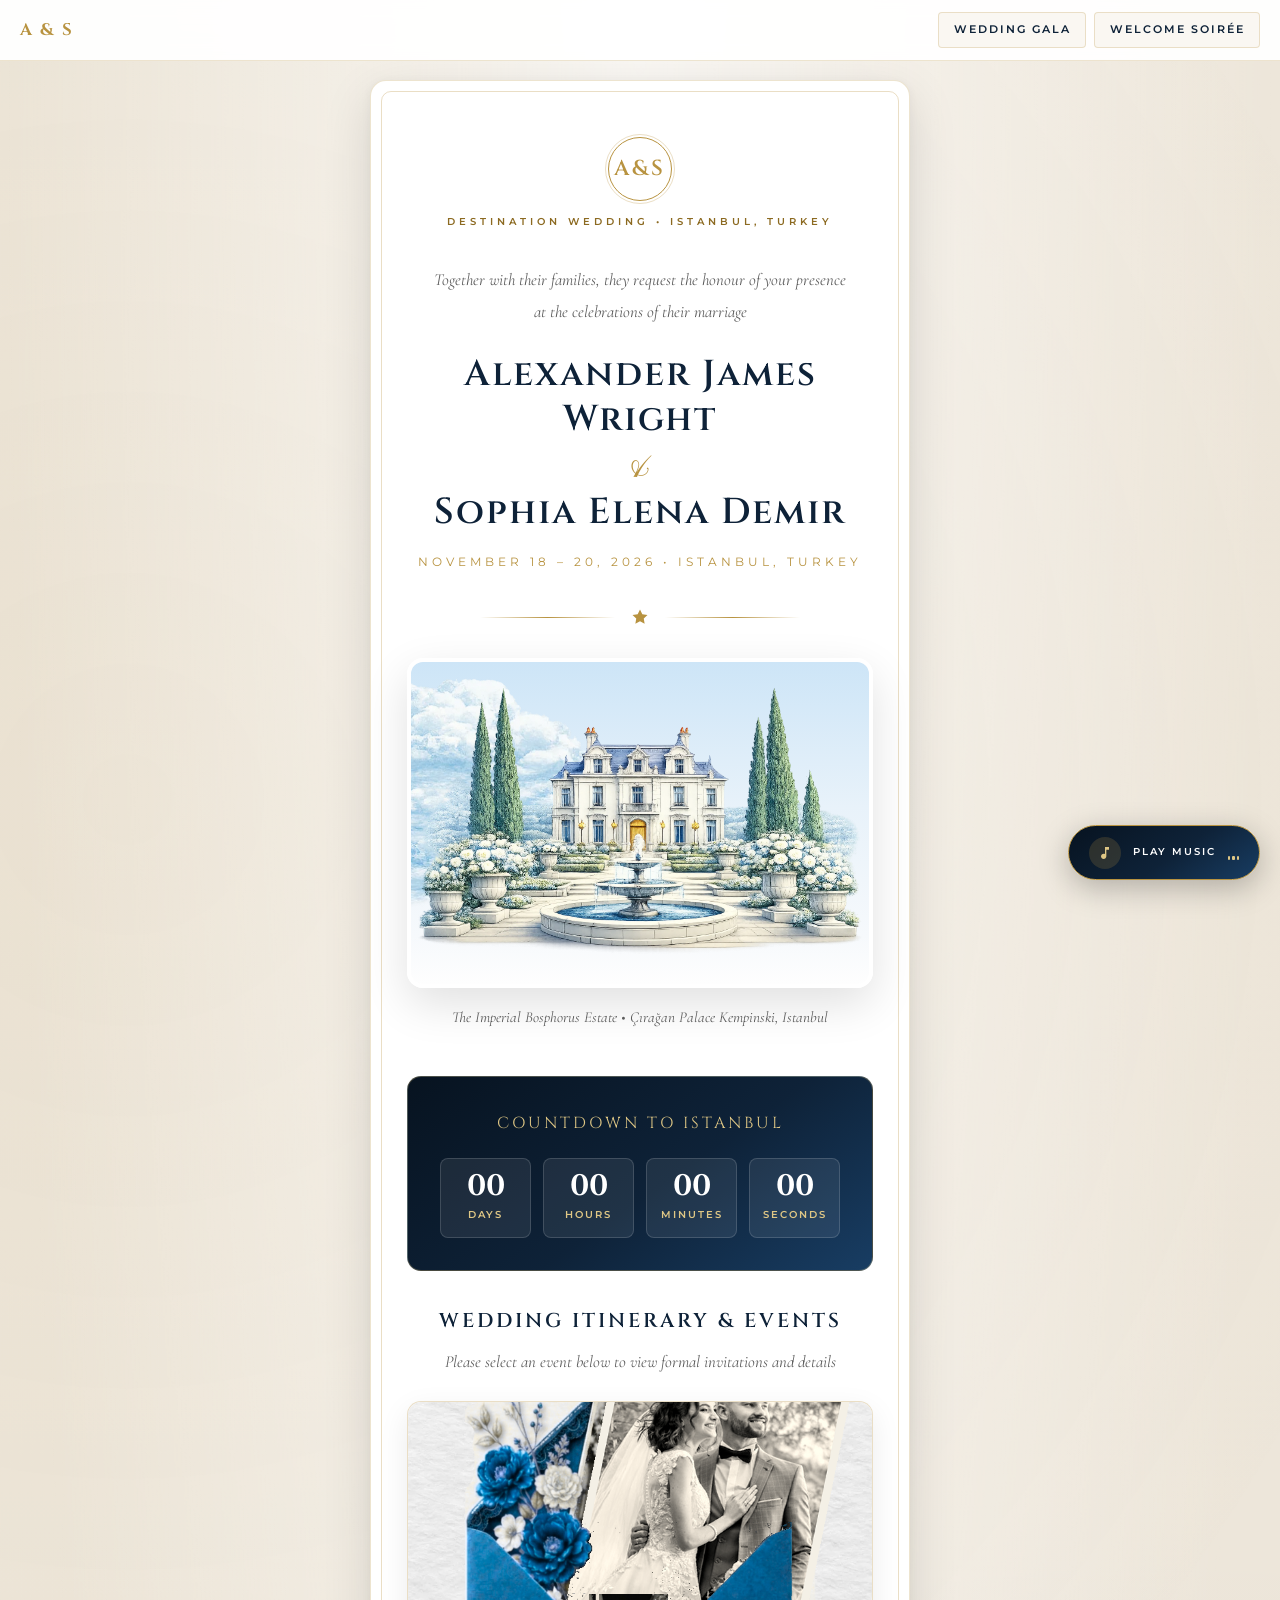
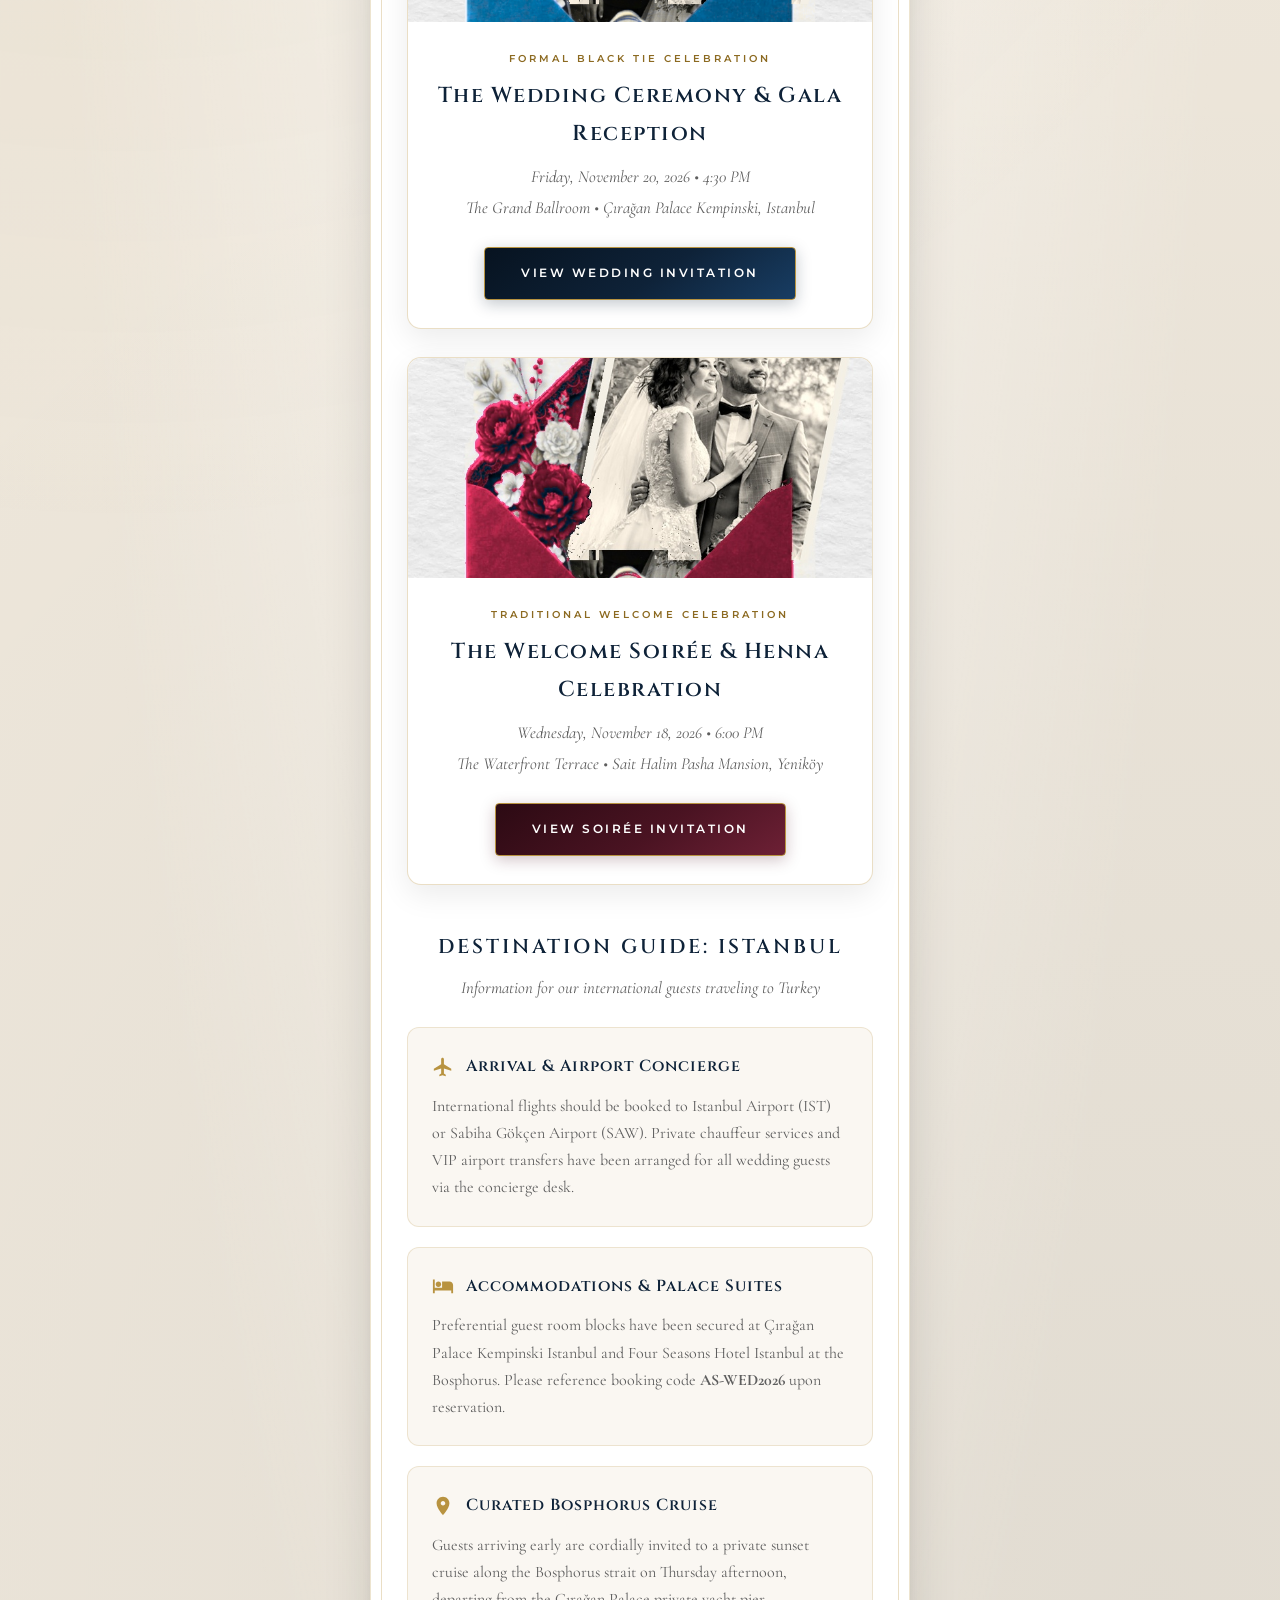
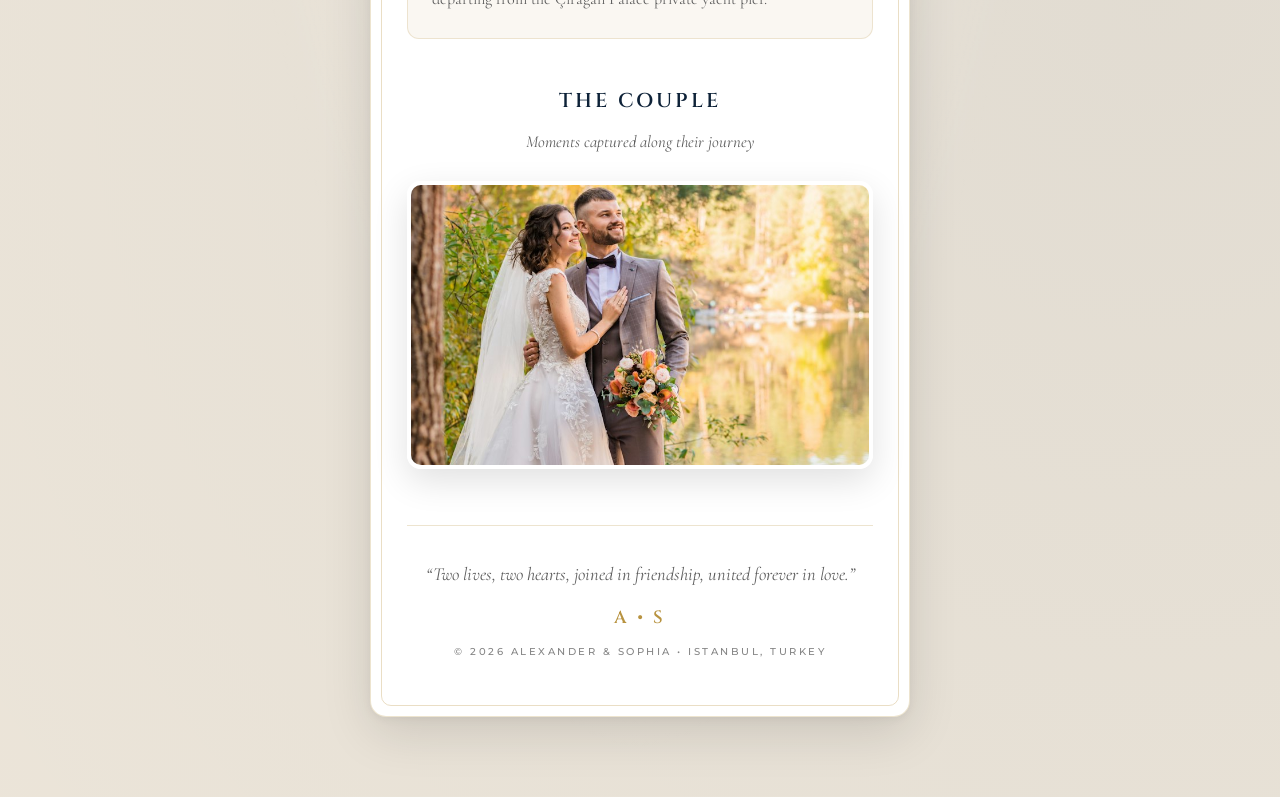
==== commit 3e2e8cf0: "✨ Moving Clouds Palace Animation, Random Demo Stock Couple Envelope (No Private Photos), and Burgund" ====
--- a/index.html
+++ b/index.html
@@ -52,10 +52,17 @@
         <svg viewBox="0 0 24 24"><path d="M12 2L15.09 8.26L22 9.27L17 14.14L18.18 21.02L12 17.77L5.82 21.02L7 14.14L2 9.27L8.91 8.26L12 2Z"/></svg>
       </div>
 
-      <!-- Featured Grand Palace Venue Artwork -->
-      <div class="section-block">
-        <div class="artwork-frame">
-          <img src="assets/palace-venue.jpg" alt="Çırağan Palace Kempinski on the Bosphorus, Istanbul">
+      <!-- Featured Grand Palace Venue Artwork with Moving Clouds -->
+      <div class="section-block">
+        <div class="palace-scene-card">
+          <div class="palace-scene-sky">
+            <div class="cloud-layer cloud-1"><img src="assets/cloud-1.webp" alt="Drifting Clouds"></div>
+            <div class="cloud-layer cloud-2"><img src="assets/cloud-2.webp" alt="Drifting Clouds"></div>
+            <div class="cloud-layer cloud-3"><img src="assets/cloud-3.webp" alt="Drifting Clouds"></div>
+          </div>
+          <div class="palace-scene-building">
+            <img src="assets/home.webp" alt="The Imperial Bosphorus Estate — Çırağan Palace">
+          </div>
         </div>
         <p class="artwork-caption">
           The Imperial Bosphorus Estate &bull; Çırağan Palace Kempinski, Istanbul
@@ -109,7 +116,7 @@
         <!-- Event 2: Welcome Soirée & Henna Night -->
         <div class="portal-card">
           <div class="portal-thumb">
-            <img src="assets/henna-celebration.jpg" alt="The Traditional Bosphorus Henna Night">
+            <img src="assets/envelope-burgundy.jpg" alt="The Traditional Bosphorus Henna Night Invitation">
           </div>
           <div class="portal-body">
             <div class="portal-tag">Traditional Welcome Celebration</div>
@@ -164,7 +171,7 @@
         <h2 class="section-title">The Couple</h2>
         <p class="section-subtitle">Moments captured along their journey</p>
         <div class="artwork-frame">
-          <img src="assets/couple-portrait.jpg" alt="Alexander &amp; Sophia in Istanbul">
+          <img src="assets/stock_couple_smile.jpg" alt="Alexander &amp; Sophia in Istanbul">
         </div>
       </div>
 
--- a/style.css
+++ b/style.css
@@ -393,6 +393,97 @@
   display: block;
 }
 
+/* ============================================================
+   ANIMATED PALACE SCENE WITH DRIFTING CLOUDS
+   ============================================================ */
+.palace-scene-card {
+  position: relative;
+  width: 100%;
+  max-width: 520px;
+  height: 330px;
+  margin: 1.75rem auto 1rem;
+  border-radius: 16px;
+  overflow: hidden;
+  box-shadow: 0 16px 45px rgba(0, 0, 0, 0.12);
+  border: 4px solid #ffffff;
+  background: linear-gradient(180deg, #cde5f7 0%, #e8f2fa 45%, #f6f9fc 85%, #fefefe 100%);
+}
+
+.palace-scene-sky {
+  position: absolute;
+  top: 0;
+  left: 0;
+  right: 0;
+  bottom: 0;
+  overflow: hidden;
+  pointer-events: none;
+  z-index: 1;
+}
+
+.cloud-layer {
+  position: absolute;
+  top: 0;
+  will-change: transform;
+  pointer-events: none;
+}
+
+.cloud-1 {
+  width: 380px;
+  top: 15px;
+  left: -150px;
+  opacity: 0.9;
+  animation: driftCloud1 34s linear infinite;
+}
+
+.cloud-2 {
+  width: 480px;
+  top: 40px;
+  left: -250px;
+  opacity: 0.75;
+  animation: driftCloud2 46s linear infinite;
+}
+
+.cloud-3 {
+  width: 320px;
+  top: 8px;
+  left: -80px;
+  opacity: 0.85;
+  animation: driftCloud3 26s linear infinite;
+}
+
+@keyframes driftCloud1 {
+  0% { transform: translateX(-120px); }
+  100% { transform: translateX(620px); }
+}
+
+@keyframes driftCloud2 {
+  0% { transform: translateX(-220px); }
+  100% { transform: translateX(720px); }
+}
+
+@keyframes driftCloud3 {
+  0% { transform: translateX(-80px); }
+  100% { transform: translateX(580px); }
+}
+
+.palace-scene-building {
+  position: absolute;
+  bottom: 0;
+  left: 0;
+  right: 0;
+  z-index: 2;
+  pointer-events: none;
+  display: flex;
+  justify-content: center;
+}
+
+.palace-scene-building img {
+  width: 100%;
+  max-width: 520px;
+  height: auto;
+  display: block;
+}
+
 .artwork-frame {
   border-radius: 14px;
   overflow: hidden;
@@ -403,7 +494,7 @@
 
 .artwork-frame img {
   width: 100%;
-  height: 260px;
+  height: 280px;
   object-fit: cover;
   display: block;
 }
